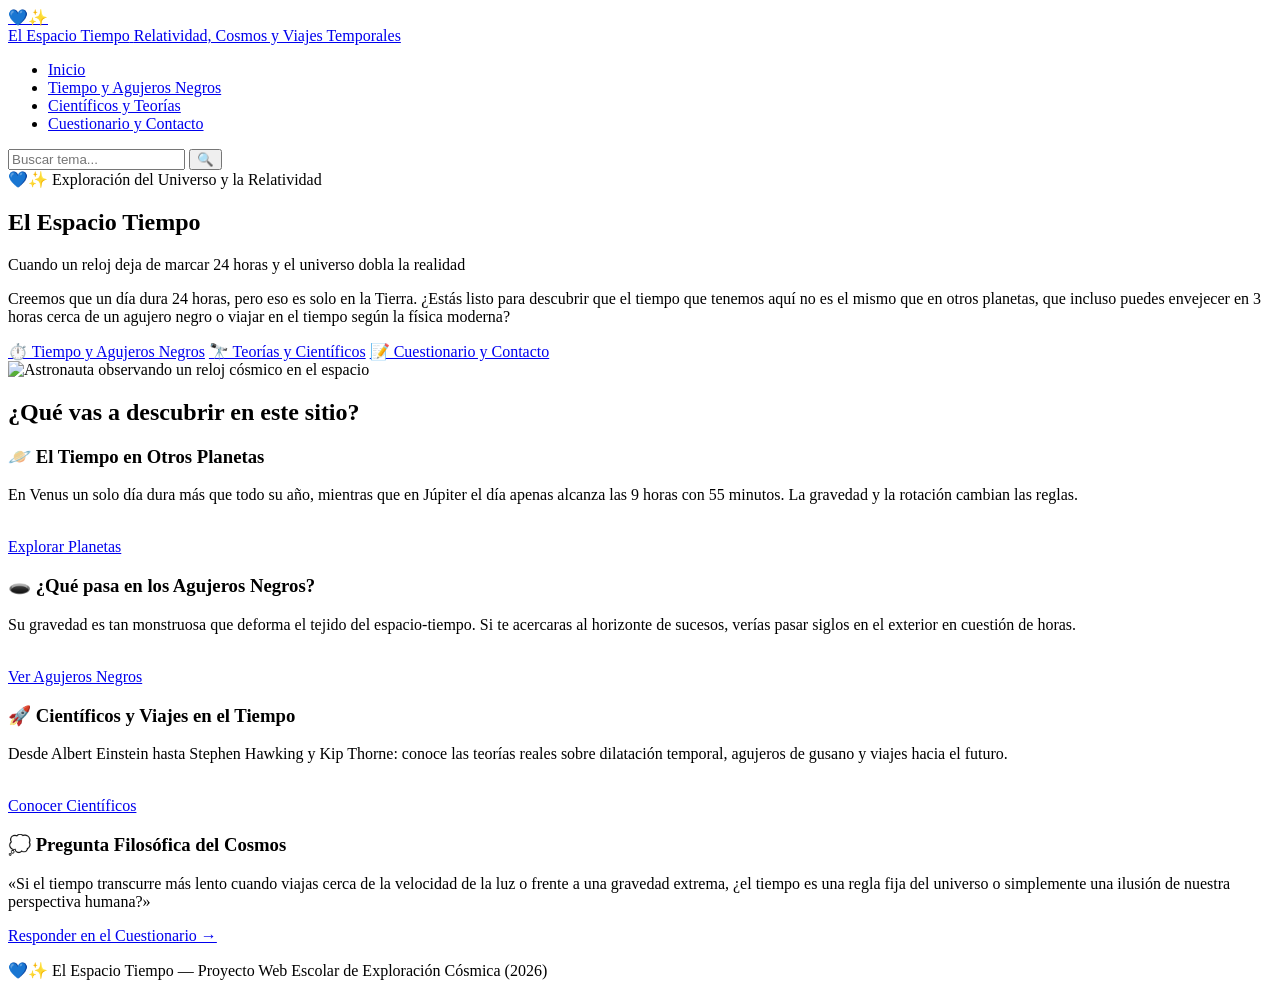
==== index.html @ b0dc97e0 "Create index.html" ====
<!DOCTYPE html>
<html lang="es">
<head>
  <meta charset="UTF-8">
  <meta name="viewport" content="width=device-width, initial-scale=1.0">
  <title>El Espacio Tiempo | Inicio</title>
  <link rel="stylesheet" href="estilos.css">
</head>
<body>
  <header>
    <nav class="navbar">
      <a href="index.html" class="logo-link">
        <span class="logo-emoji">💙✨</span>
        <div class="logo-texto">
          <span class="logo-titulo">El Espacio Tiempo</span>
          <span class="logo-subtitulo">Relatividad, Cosmos y Viajes Temporales</span>
        </div>
      </a>
      <ul class="nav-links">
        <li><a href="index.html" class="activo">Inicio</a></li>
        <li><a href="contenido.html">Tiempo y Agujeros Negros</a></li>
        <li><a href="informacion.html">Científicos y Teorías</a></li>
        <li><a href="contacto.html">Cuestionario y Contacto</a></li>
      </ul>
      <form class="search-bar" onsubmit="buscarTema(event)">
        <input type="text" id="inputBusqueda" placeholder="Buscar tema..." aria-label="Buscar tema">
        <button type="submit">🔍</button>
      </form>
    </nav>
  </header>

  <main>
    <section class="hero">
      <div>
        <span class="badge-tema">💙✨ Exploraci&oacute;n del Universo y la Relatividad</span>
        <h1>El Espacio Tiempo</h1>
        <p class="subtitulo-hero">Cuando un reloj deja de marcar 24 horas y el universo dobla la realidad</p>
        <p class="intro-texto">
          Creemos que un d&iacute;a dura 24 horas, pero eso es solo en la Tierra. &iquest;Est&aacute;s listo para descubrir que el tiempo que tenemos aqu&iacute; no es el mismo que en otros planetas, que incluso puedes envejecer en 3 horas cerca de un agujero negro o viajar en el tiempo seg&uacute;n la f&iacute;sica moderna?
        </p>
        <div class="grupo-botones">
          <a href="contenido.html" class="btn btn-primario">⏱️ Tiempo y Agujeros Negros</a>
          <a href="informacion.html" class="btn btn-secundario">🔭 Teor&iacute;as y Cient&iacute;ficos</a>
          <a href="contacto.html" class="btn btn-secundario">📝 Cuestionario y Contacto</a>
        </div>
      </div>
      <div class="marco-imagen">
        <img src="imagenes/astronauta-inicio.png" alt="Astronauta observando un reloj c&oacute;smico en el espacio">
      </div>
    </section>

    <section class="seccion">
      <h2>&iquest;Qu&eacute; vas a descubrir en este sitio?</h2>
      <div class="grid-tarjetas">
        <article class="tarjeta">
          <h3>🪐 El Tiempo en Otros Planetas</h3>
          <p>En Venus un solo d&iacute;a dura m&aacute;s que todo su a&ntilde;o, mientras que en J&uacute;piter el d&iacute;a apenas alcanza las 9 horas con 55 minutos. La gravedad y la rotaci&oacute;n cambian las reglas.</p>
          <br>
          <a href="contenido.html#planetas" class="btn btn-secundario">Explorar Planetas</a>
        </article>
        <article class="tarjeta">
          <h3>🕳️ &iquest;Qu&eacute; pasa en los Agujeros Negros?</h3>
          <p>Su gravedad es tan monstruosa que deforma el tejido del espacio-tiempo. Si te acercaras al horizonte de sucesos, ver&iacute;as pasar siglos en el exterior en cuesti&oacute;n de horas.</p>
          <br>
          <a href="contenido.html#agujeros-negros" class="btn btn-secundario">Ver Agujeros Negros</a>
        </article>
        <article class="tarjeta">
          <h3>🚀 Cient&iacute;ficos y Viajes en el Tiempo</h3>
          <p>Desde Albert Einstein hasta Stephen Hawking y Kip Thorne: conoce las teor&iacute;as reales sobre dilataci&oacute;n temporal, agujeros de gusano y viajes hacia el futuro.</p>
          <br>
          <a href="informacion.html" class="btn btn-secundario">Conocer Cient&iacute;ficos</a>
        </article>
      </div>
    </section>

    <section class="caja-filosofica">
      <h3>💭 Pregunta Filos&oacute;fica del Cosmos</h3>
      <p>
        &laquo;Si el tiempo transcurre m&aacute;s lento cuando viajas cerca de la velocidad de la luz o frente a una gravedad extrema, &iquest;el tiempo es una regla fija del universo o simplemente una ilusi&oacute;n de nuestra perspectiva humana?&raquo;
      </p>
      <div class="grupo-botones">
        <a href="contacto.html" class="btn btn-primario">Responder en el Cuestionario &rarr;</a>
      </div>
    </section>
  </main>

  <footer>
    <p>💙✨ <span>El Espacio Tiempo</span> &mdash; Proyecto Web Escolar de Exploraci&oacute;n C&oacute;smica (2026)</p>
  </footer>

  <script>
    function buscarTema(e) {
      e.preventDefault();
      var q = document.getElementById('inputBusqueda').value.toLowerCase().trim();
      if (!q) return;
      if (q.includes('agujero') || q.includes('planeta') || q.includes('tiempo')) {
        window.location.href = 'contenido.html';
      } else if (q.includes('einstein') || q.includes('hawking') || q.includes('thorne') || q.includes('teoria') || q.includes('viaj')) {
        window.location.href = 'informacion.html';
      } else if (q.includes('cuestionario') || q.includes('contacto') || q.includes('pregunta')) {
        window.location.href = 'contacto.html';
      } else {
        alert('Explora nuestras secciones: Tiempo en Planetas, Agujeros Negros, Cientificos o Cuestionario.');
      }
    }
  </script>
</body>
  </html>
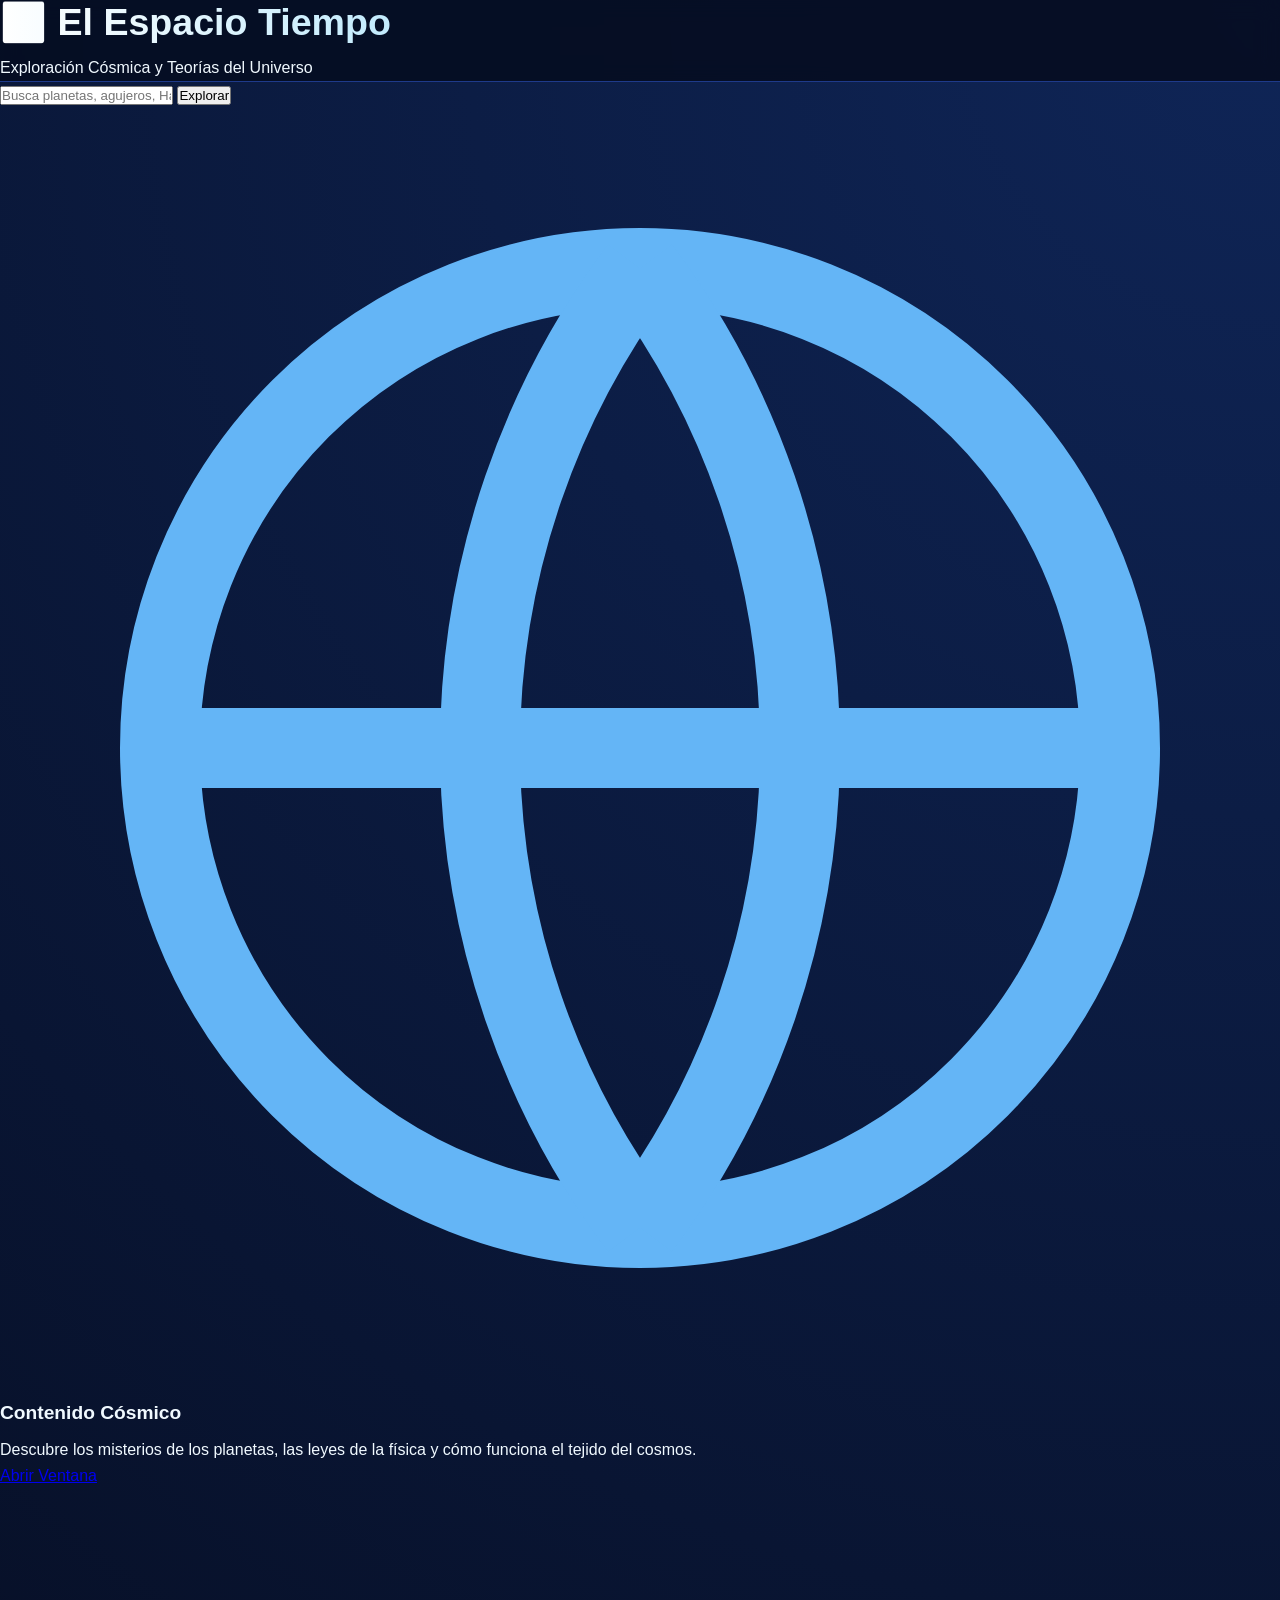
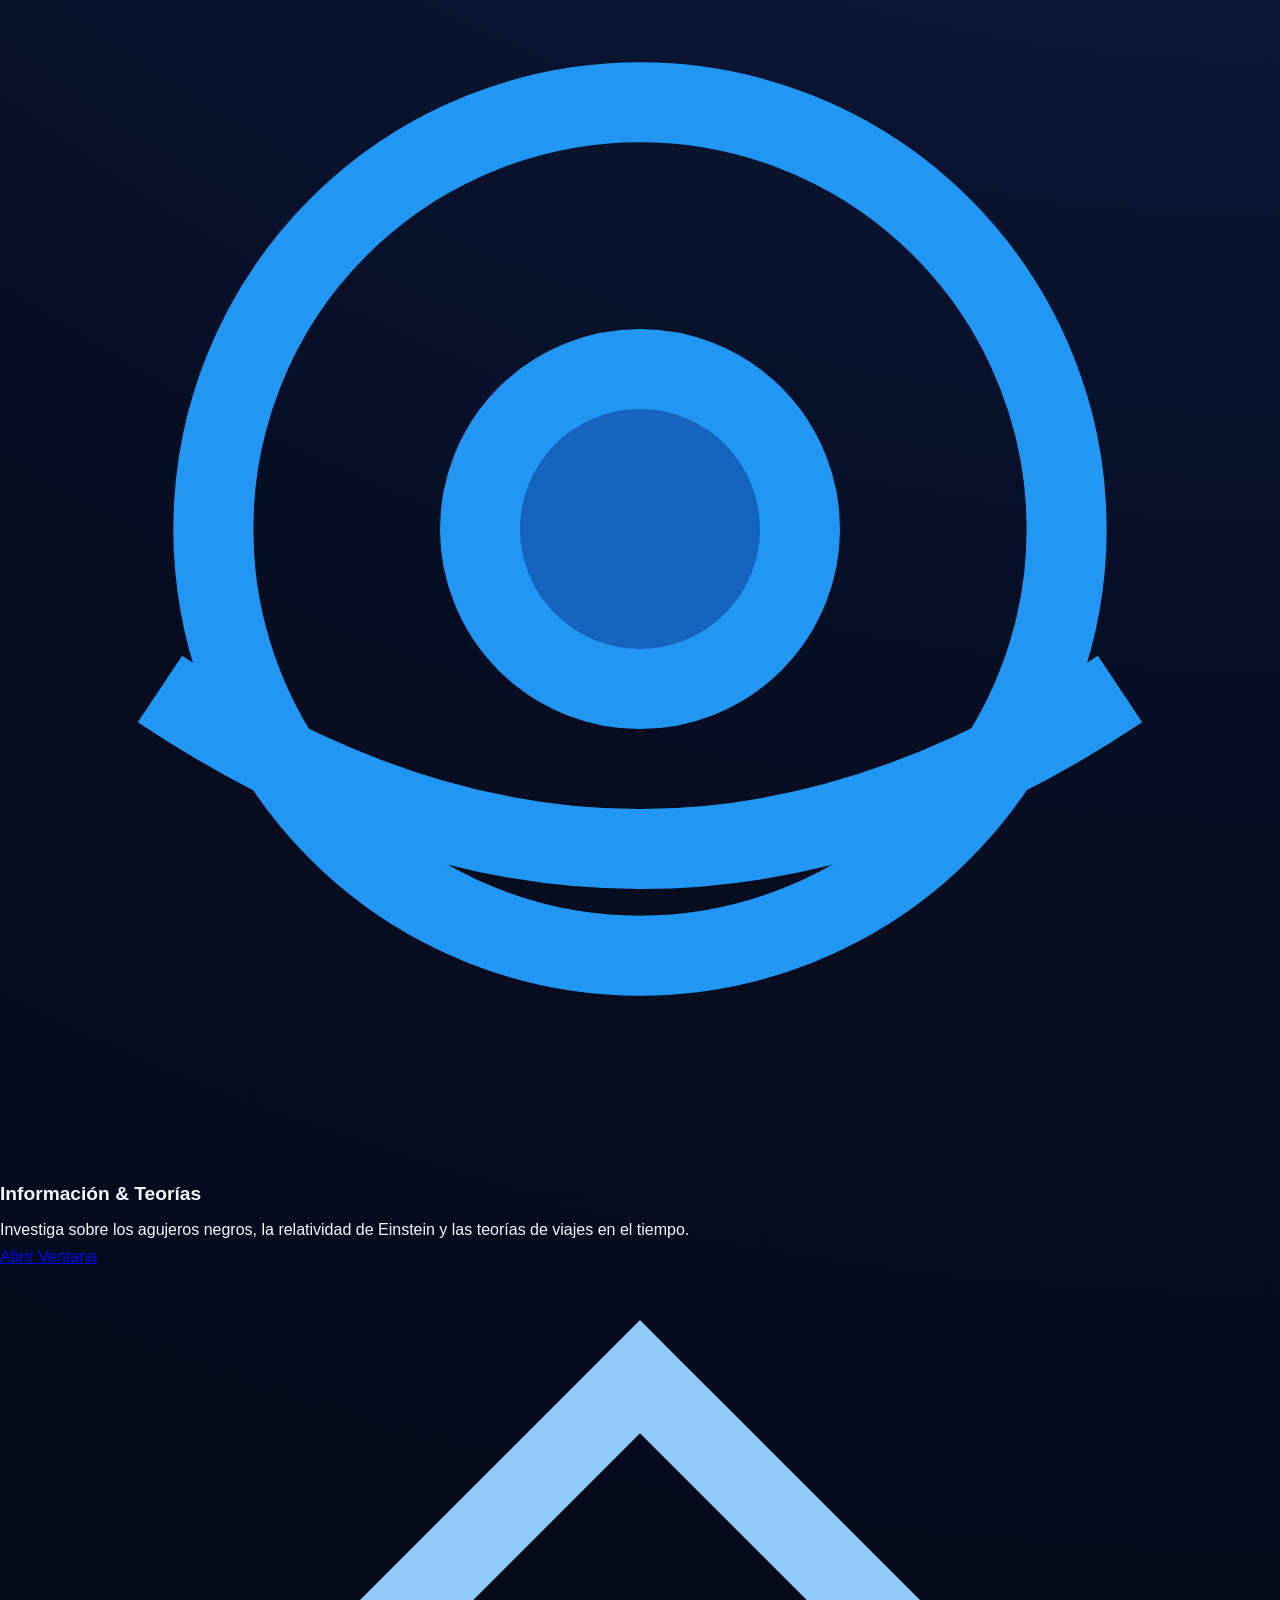
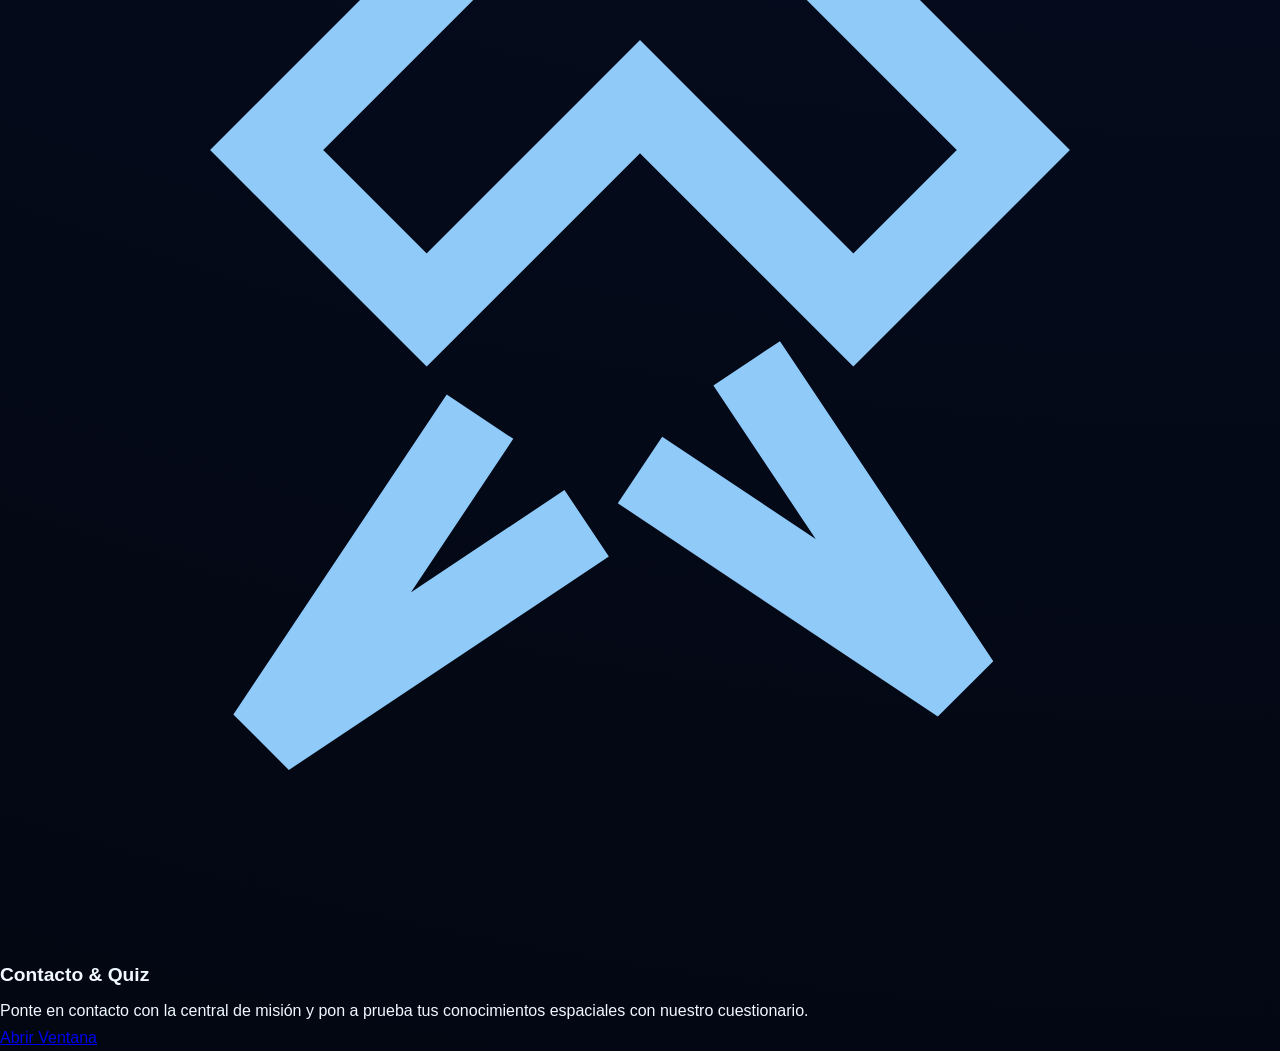
==== commit 6d74e45c: "Update index.html" ====
--- a/index.html
+++ b/index.html
@@ -1,108 +1,80 @@
 <!DOCTYPE html>
 <html lang="es">
 <head>
-  <meta charset="UTF-8">
-  <meta name="viewport" content="width=device-width, initial-scale=1.0">
-  <title>El Espacio Tiempo | Inicio</title>
-  <link rel="stylesheet" href="estilos.css">
+    <meta charset="UTF-8">
+    <meta name="viewport" content="width=device-width, initial-scale=1.0">
+    <title>El Espacio Tiempo</title>
+    <link rel="stylesheet" href="estilos.css">
 </head>
 <body>
-  <header>
-    <nav class="navbar">
-      <a href="index.html" class="logo-link">
-        <span class="logo-emoji">💙✨</span>
-        <div class="logo-texto">
-          <span class="logo-titulo">El Espacio Tiempo</span>
-          <span class="logo-subtitulo">Relatividad, Cosmos y Viajes Temporales</span>
+
+    <header>
+        <h1>🌌 El Espacio Tiempo</h1>
+        <p>Exploración Cósmica y Teorías del Universo</p>
+    </header>
+
+    <!-- Buscador interactivo -->
+    <form class="buscador-box" onsubmit="buscarTema(event)">
+        <input type="text" id="inputBusqueda" placeholder="Busca planetas, agujeros, Hawking...">
+        <button type="submit">Explorar</button>
+    </form>
+
+    <!-- Sistema de Ventanas Flotantes (Sin listas) -->
+    <div class="ventanas-grid">
+        
+        <div class="ventana">
+            <div>
+                <div class="img-ventana">
+                    <!-- SVG Planeta Seguro -->
+                    <svg viewBox="0 0 24 24" fill="none" stroke="#64B5F6" stroke-width="1.5"><circle cx="12" cy="12" r="9"/><path d="M3 12h18M12 3a15 15 0 0 1 0 18M12 3a15 15 0 0 0 0 18"/></svg>
+                </div>
+                <h3>Contenido Cósmico</h3>
+                <p>Descubre los misterios de los planetas, las leyes de la física y cómo funciona el tejido del cosmos.</p>
+            </div>
+            <a href="contenido.html" class="btn-ventana">Abrir Ventana</a>
         </div>
-      </a>
-      <ul class="nav-links">
-        <li><a href="index.html" class="activo">Inicio</a></li>
-        <li><a href="contenido.html">Tiempo y Agujeros Negros</a></li>
-        <li><a href="informacion.html">Científicos y Teorías</a></li>
-        <li><a href="contacto.html">Cuestionario y Contacto</a></li>
-      </ul>
-      <form class="search-bar" onsubmit="buscarTema(event)">
-        <input type="text" id="inputBusqueda" placeholder="Buscar tema..." aria-label="Buscar tema">
-        <button type="submit">🔍</button>
-      </form>
-    </nav>
-  </header>
 
-  <main>
-    <section class="hero">
-      <div>
-        <span class="badge-tema">💙✨ Exploraci&oacute;n del Universo y la Relatividad</span>
-        <h1>El Espacio Tiempo</h1>
-        <p class="subtitulo-hero">Cuando un reloj deja de marcar 24 horas y el universo dobla la realidad</p>
-        <p class="intro-texto">
-          Creemos que un d&iacute;a dura 24 horas, pero eso es solo en la Tierra. &iquest;Est&aacute;s listo para descubrir que el tiempo que tenemos aqu&iacute; no es el mismo que en otros planetas, que incluso puedes envejecer en 3 horas cerca de un agujero negro o viajar en el tiempo seg&uacute;n la f&iacute;sica moderna?
-        </p>
-        <div class="grupo-botones">
-          <a href="contenido.html" class="btn btn-primario">⏱️ Tiempo y Agujeros Negros</a>
-          <a href="informacion.html" class="btn btn-secundario">🔭 Teor&iacute;as y Cient&iacute;ficos</a>
-          <a href="contacto.html" class="btn btn-secundario">📝 Cuestionario y Contacto</a>
+        <div class="ventana">
+            <div>
+                <div class="img-ventana">
+                    <!-- SVG Agujero Negro Seguro -->
+                    <svg viewBox="0 0 24 24" fill="none" stroke="#2196F3" stroke-width="1.5"><circle cx="12" cy="12" r="8"/><circle cx="12" cy="12" r="3" fill="#1565C0"/><path d="M3 15c3 2 6 3 9 3s6-1 9-3"/></svg>
+                </div>
+                <h3>Información & Teorías</h3>
+                <p>Investiga sobre los agujeros negros, la relatividad de Einstein y las teorías de viajes en el tiempo.</p>
+            </div>
+            <a href="informacion.html" class="btn-ventana">Abrir Ventana</a>
         </div>
-      </div>
-      <div class="marco-imagen">
-        <img src="imagenes/astronauta-inicio.png" alt="Astronauta observando un reloj c&oacute;smico en el espacio">
-      </div>
-    </section>
 
-    <section class="seccion">
-      <h2>&iquest;Qu&eacute; vas a descubrir en este sitio?</h2>
-      <div class="grid-tarjetas">
-        <article class="tarjeta">
-          <h3>🪐 El Tiempo en Otros Planetas</h3>
-          <p>En Venus un solo d&iacute;a dura m&aacute;s que todo su a&ntilde;o, mientras que en J&uacute;piter el d&iacute;a apenas alcanza las 9 horas con 55 minutos. La gravedad y la rotaci&oacute;n cambian las reglas.</p>
-          <br>
-          <a href="contenido.html#planetas" class="btn btn-secundario">Explorar Planetas</a>
-        </article>
-        <article class="tarjeta">
-          <h3>🕳️ &iquest;Qu&eacute; pasa en los Agujeros Negros?</h3>
-          <p>Su gravedad es tan monstruosa que deforma el tejido del espacio-tiempo. Si te acercaras al horizonte de sucesos, ver&iacute;as pasar siglos en el exterior en cuesti&oacute;n de horas.</p>
-          <br>
-          <a href="contenido.html#agujeros-negros" class="btn btn-secundario">Ver Agujeros Negros</a>
-        </article>
-        <article class="tarjeta">
-          <h3>🚀 Cient&iacute;ficos y Viajes en el Tiempo</h3>
-          <p>Desde Albert Einstein hasta Stephen Hawking y Kip Thorne: conoce las teor&iacute;as reales sobre dilataci&oacute;n temporal, agujeros de gusano y viajes hacia el futuro.</p>
-          <br>
-          <a href="informacion.html" class="btn btn-secundario">Conocer Cient&iacute;ficos</a>
-        </article>
-      </div>
-    </section>
+        <div class="ventana">
+            <div>
+                <div class="img-ventana">
+                    <!-- SVG Cohete / Cuestionario Seguro -->
+                    <svg viewBox="0 0 24 24" fill="none" stroke="#90CAF9" stroke-width="1.5"><path d="M12 2l7 7-3 3-4-4-4 4-3-3 7-7z"/><path d="M9 14l-4 6 6-4m3-3l4 6-6-4"/></svg>
+                </div>
+                <h3>Contacto & Quiz</h3>
+                <p>Ponte en contacto con la central de misión y pon a prueba tus conocimientos espaciales con nuestro cuestionario.</p>
+            </div>
+            <a href="contacto.html" class="btn-ventana">Abrir Ventana</a>
+        </div>
 
-    <section class="caja-filosofica">
-      <h3>💭 Pregunta Filos&oacute;fica del Cosmos</h3>
-      <p>
-        &laquo;Si el tiempo transcurre m&aacute;s lento cuando viajas cerca de la velocidad de la luz o frente a una gravedad extrema, &iquest;el tiempo es una regla fija del universo o simplemente una ilusi&oacute;n de nuestra perspectiva humana?&raquo;
-      </p>
-      <div class="grupo-botones">
-        <a href="contacto.html" class="btn btn-primario">Responder en el Cuestionario &rarr;</a>
-      </div>
-    </section>
-  </main>
+    </div>
 
-  <footer>
-    <p>💙✨ <span>El Espacio Tiempo</span> &mdash; Proyecto Web Escolar de Exploraci&oacute;n C&oacute;smica (2026)</p>
-  </footer>
-
-  <script>
-    function buscarTema(e) {
-      e.preventDefault();
-      var q = document.getElementById('inputBusqueda').value.toLowerCase().trim();
-      if (!q) return;
-      if (q.includes('agujero') || q.includes('planeta') || q.includes('tiempo')) {
-        window.location.href = 'contenido.html';
-      } else if (q.includes('einstein') || q.includes('hawking') || q.includes('thorne') || q.includes('teoria') || q.includes('viaj')) {
-        window.location.href = 'informacion.html';
-      } else if (q.includes('cuestionario') || q.includes('contacto') || q.includes('pregunta')) {
-        window.location.href = 'contacto.html';
-      } else {
-        alert('Explora nuestras secciones: Tiempo en Planetas, Agujeros Negros, Cientificos o Cuestionario.');
-      }
-    }
-  </script>
+    <script>
+        function buscarTema(e) {
+            e.preventDefault();
+            let q = document.getElementById('inputBusqueda').value.toLowerCase().trim();
+            if(!q) return;
+            if(q.includes('agujero') || q.includes('planeta') || q.includes('tiempo') || q.includes('contenido')) {
+                window.location.href = 'contenido.html';
+            } else if(q.includes('hawking') || q.includes('einstein') || q.includes('thorne') || q.includes('teoria') || q.includes('informacion')) {
+                window.location.href = 'informacion.html';
+            } else if(q.includes('cuestionario') || q.includes('contacto') || q.includes('pregunta')) {
+                window.location.href = 'contacto.html';
+            } else {
+                alert('Explora nuestras ventanas principales: Contenido, Información o Contacto.');
+            }
+        }
+    </script>
 </body>
-  </html>
+</html>
--- a/estilos.css
+++ b/estilos.css
@@ -0,0 +1,301 @@
+/* EL ESPACIO TIEMPO - Hoja de Estilos Externa Compartida */
+:root {
+  --azul-fondo: #050b1a;
+  --azul-oscuro: #0a1633;
+  --azul-tarjeta: #0f2147;
+  --azul-borde: #1e3a8a;
+  --azul-medio: #2563eb;
+  --azul-brillante: #38bdf8;
+  --azul-claro: #bae6fd;
+  --blanco-hielo: #f0f9ff;
+  --texto-suave: #cbd5e1;
+  --sombra-azul: 0 10px 28px rgba(14, 165, 233, 0.18);
+}
+
+* { box-sizing: border-box; margin: 0; padding: 0; }
+
+body {
+  font-family: 'Segoe UI', Tahoma, Geneva, Verdana, sans-serif;
+  background: radial-gradient(circle at top right, #0f2557 0%, #060d21 55%, #030712 100%);
+  color: var(--blanco-hielo);
+  line-height: 1.65;
+  min-height: 100vh;
+  display: flex;
+  flex-direction: column;
+}
+
+header {
+  background: rgba(6, 14, 34, 0.92);
+  backdrop-filter: blur(10px);
+  border-bottom: 1px solid var(--azul-borde);
+  position: sticky;
+  top: 0;
+  z-index: 100;
+}
+
+.navbar {
+  max-width: 1150px;
+  margin: 0 auto;
+  padding: 0.9rem 1.4rem;
+  display: flex;
+  flex-wrap: wrap;
+  align-items: center;
+  justify-content: space-between;
+  gap: 1rem;
+}
+
+.logo-link {
+  display: flex;
+  align-items: center;
+  gap: 0.65rem;
+  text-decoration: none;
+  color: var(--blanco-hielo);
+}
+
+.logo-emoji {
+  font-size: 1.85rem;
+  filter: drop-shadow(0 0 8px rgba(56, 189, 248, 0.7));
+}
+
+.logo-texto { display: flex; flex-direction: column; }
+.logo-titulo { font-size: 1.25rem; font-weight: 800; letter-spacing: 0.5px; color: var(--azul-brillante); }
+.logo-subtitulo { font-size: 0.75rem; color: var(--azul-claro); }
+
+.nav-links { list-style: none; display: flex; flex-wrap: wrap; gap: 0.55rem; }
+.nav-links a {
+  text-decoration: none;
+  color: var(--blanco-hielo);
+  padding: 0.5rem 0.95rem;
+  border-radius: 999px;
+  font-size: 0.92rem;
+  font-weight: 600;
+  border: 1px solid transparent;
+  transition: all 0.25s ease;
+}
+.nav-links a:hover, .nav-links a.activo {
+  background: linear-gradient(135deg, #1d4ed8, #0284c7);
+  border-color: var(--azul-brillante);
+  box-shadow: 0 0 14px rgba(56, 189, 248, 0.35);
+}
+
+.search-bar {
+  display: flex;
+  align-items: center;
+  background: var(--azul-oscuro);
+  border: 1px solid var(--azul-borde);
+  border-radius: 999px;
+  padding: 0.3rem 0.75rem;
+}
+.search-bar input {
+  background: transparent;
+  border: none;
+  outline: none;
+  color: var(--blanco-hielo);
+  font-size: 0.85rem;
+  width: 150px;
+}
+.search-bar button {
+  background: transparent;
+  border: none;
+  color: var(--azul-brillante);
+  cursor: pointer;
+  font-weight: bold;
+}
+
+main {
+  max-width: 1150px;
+  width: 100%;
+  margin: 0 auto;
+  padding: 2rem 1.4rem 3rem;
+  flex: 1;
+}
+
+.hero {
+  display: grid;
+  grid-template-columns: 1.15fr 0.85fr;
+  gap: 2rem;
+  align-items: center;
+  background: linear-gradient(145deg, rgba(15, 33, 71, 0.88), rgba(8, 19, 45, 0.95));
+  border: 1px solid var(--azul-borde);
+  border-radius: 20px;
+  padding: 2.2rem;
+  box-shadow: var(--sombra-azul);
+  margin-bottom: 2.2rem;
+}
+
+.badge-tema {
+  display: inline-block;
+  background: rgba(56, 189, 248, 0.15);
+  color: var(--azul-brillante);
+  border: 1px solid rgba(56, 189, 248, 0.4);
+  padding: 0.3rem 0.85rem;
+  border-radius: 999px;
+  font-size: 0.82rem;
+  font-weight: 700;
+  margin-bottom: 0.8rem;
+}
+
+h1 {
+  font-size: 2.35rem;
+  line-height: 1.2;
+  margin-bottom: 0.6rem;
+  background: linear-gradient(90deg, #ffffff, #38bdf8);
+  -webkit-background-clip: text;
+  -webkit-text-fill-color: transparent;
+}
+
+.subtitulo-hero { font-size: 1.1rem; color: var(--azul-claro); font-weight: 600; margin-bottom: 1rem; }
+.intro-texto { color: var(--texto-suave); font-size: 1.02rem; margin-bottom: 1.3rem; }
+
+.grupo-botones { display: flex; flex-wrap: wrap; gap: 0.85rem; margin-top: 1rem; }
+.btn {
+  display: inline-block;
+  text-decoration: none;
+  padding: 0.72rem 1.35rem;
+  border-radius: 12px;
+  font-weight: 700;
+  font-size: 0.95rem;
+  cursor: pointer;
+  transition: transform 0.2s ease, box-shadow 0.2s ease, background 0.2s ease;
+  border: none;
+}
+.btn-primario {
+  background: linear-gradient(135deg, #2563eb, #0ea5e9);
+  color: #ffffff;
+  box-shadow: 0 6px 18px rgba(14, 165, 233, 0.35);
+}
+.btn-primario:hover { transform: translateY(-2px); box-shadow: 0 10px 24px rgba(56, 189, 248, 0.5); }
+.btn-secundario {
+  background: rgba(30, 58, 138, 0.45);
+  color: var(--azul-claro);
+  border: 1px solid var(--azul-brillante);
+}
+.btn-secundario:hover { background: rgba(56, 189, 248, 0.2); transform: translateY(-2px); }
+
+.marco-imagen {
+  border-radius: 16px;
+  overflow: hidden;
+  border: 1px solid rgba(56, 189, 248, 0.45);
+  box-shadow: var(--sombra-azul);
+  background: #060d21;
+}
+.marco-imagen img { width: 100%; height: auto; display: block; }
+
+.seccion { margin-bottom: 2.5rem; }
+h2 {
+  font-size: 1.7rem;
+  color: var(--azul-brillante);
+  margin-bottom: 0.75rem;
+  border-left: 4px solid var(--azul-brillante);
+  padding-left: 0.75rem;
+}
+h3 { font-size: 1.2rem; color: var(--blanco-hielo); margin-bottom: 0.5rem; }
+
+.grid-tarjetas {
+  display: grid;
+  grid-template-columns: repeat(auto-fit, minmax(280px, 1fr));
+  gap: 1.4rem;
+  margin-top: 1.2rem;
+}
+.tarjeta {
+  background: rgba(15, 33, 71, 0.78);
+  border: 1px solid var(--azul-borde);
+  border-radius: 16px;
+  padding: 1.5rem;
+  transition: transform 0.25s ease, border-color 0.25s ease;
+}
+.tarjeta:hover { transform: translateY(-4px); border-color: var(--azul-brillante); }
+.tarjeta img { width: 100%; border-radius: 12px; margin-bottom: 1rem; border: 1px solid rgba(56, 189, 248, 0.3); }
+
+.caja-filosofica {
+  background: linear-gradient(135deg, rgba(29, 78, 216, 0.28), rgba(14, 165, 233, 0.16));
+  border: 1px solid var(--azul-brillante);
+  border-radius: 16px;
+  padding: 1.6rem;
+  margin-top: 1.5rem;
+}
+.caja-filosofica p { font-size: 1.05rem; color: var(--azul-claro); }
+
+.tabla-contenedor { overflow-x: auto; margin-top: 1.2rem; border-radius: 14px; border: 1px solid var(--azul-borde); }
+table { width: 100%; border-collapse: collapse; background: rgba(10, 22, 51, 0.9); }
+th, td { padding: 0.9rem 1rem; text-align: left; border-bottom: 1px solid var(--azul-borde); }
+th { background: #172f66; color: var(--azul-brillante); font-weight: 700; }
+tr:hover { background: rgba(56, 189, 248, 0.08); }
+
+.simulador-box {
+  background: rgba(10, 22, 51, 0.92);
+  border: 1px solid var(--azul-brillante);
+  border-radius: 16px;
+  padding: 1.6rem;
+  margin-top: 1.5rem;
+}
+.simulador-controles { display: flex; flex-wrap: wrap; gap: 1rem; align-items: center; margin: 1rem 0; }
+.simulador-controles input, .simulador-controles select {
+  padding: 0.6rem 0.9rem;
+  border-radius: 10px;
+  border: 1px solid var(--azul-borde);
+  background: #060d21;
+  color: var(--blanco-hielo);
+  font-size: 0.95rem;
+}
+.resultado-simulador {
+  background: rgba(37, 99, 235, 0.22);
+  border-left: 4px solid var(--azul-brillante);
+  padding: 0.9rem 1.1rem;
+  border-radius: 8px;
+  font-weight: 600;
+  color: var(--azul-claro);
+}
+
+.formulario-grupo { margin-bottom: 1.1rem; }
+.formulario-grupo label { display: block; font-weight: 600; color: var(--azul-claro); margin-bottom: 0.4rem; }
+.formulario-grupo input, .formulario-grupo select, .formulario-grupo textarea {
+  width: 100%;
+  padding: 0.75rem 1rem;
+  border-radius: 10px;
+  border: 1px solid var(--azul-borde);
+  background: #060d21;
+  color: var(--blanco-hielo);
+  font-family: inherit;
+  font-size: 0.95rem;
+}
+.formulario-grupo input:focus, .formulario-grupo select:focus, .formulario-grupo textarea:focus {
+  outline: none;
+  border-color: var(--azul-brillante);
+  box-shadow: 0 0 10px rgba(56, 189, 248, 0.3);
+}
+.alerta-exito {
+  display: none;
+  margin-top: 1rem;
+  padding: 1rem;
+  border-radius: 12px;
+  background: rgba(14, 165, 233, 0.2);
+  border: 1px solid var(--azul-brillante);
+  color: var(--blanco-hielo);
+}
+
+.navegacion-pie {
+  display: flex;
+  justify-content: space-between;
+  align-items: center;
+  flex-wrap: wrap;
+  gap: 1rem;
+  margin-top: 2.5rem;
+  padding-top: 1.5rem;
+  border-top: 1px solid var(--azul-borde);
+}
+
+footer {
+  background: #040917;
+  border-top: 1px solid var(--azul-borde);
+  text-align: center;
+  padding: 1.4rem;
+  color: var(--texto-suave);
+  font-size: 0.88rem;
+}
+footer span { color: var(--azul-brillante); font-weight: 700; }
+
+@media (max-width: 820px) {
+  .hero { grid-template-columns: 1fr; }
+  h1 { font-size: 1.9rem; }
+  }
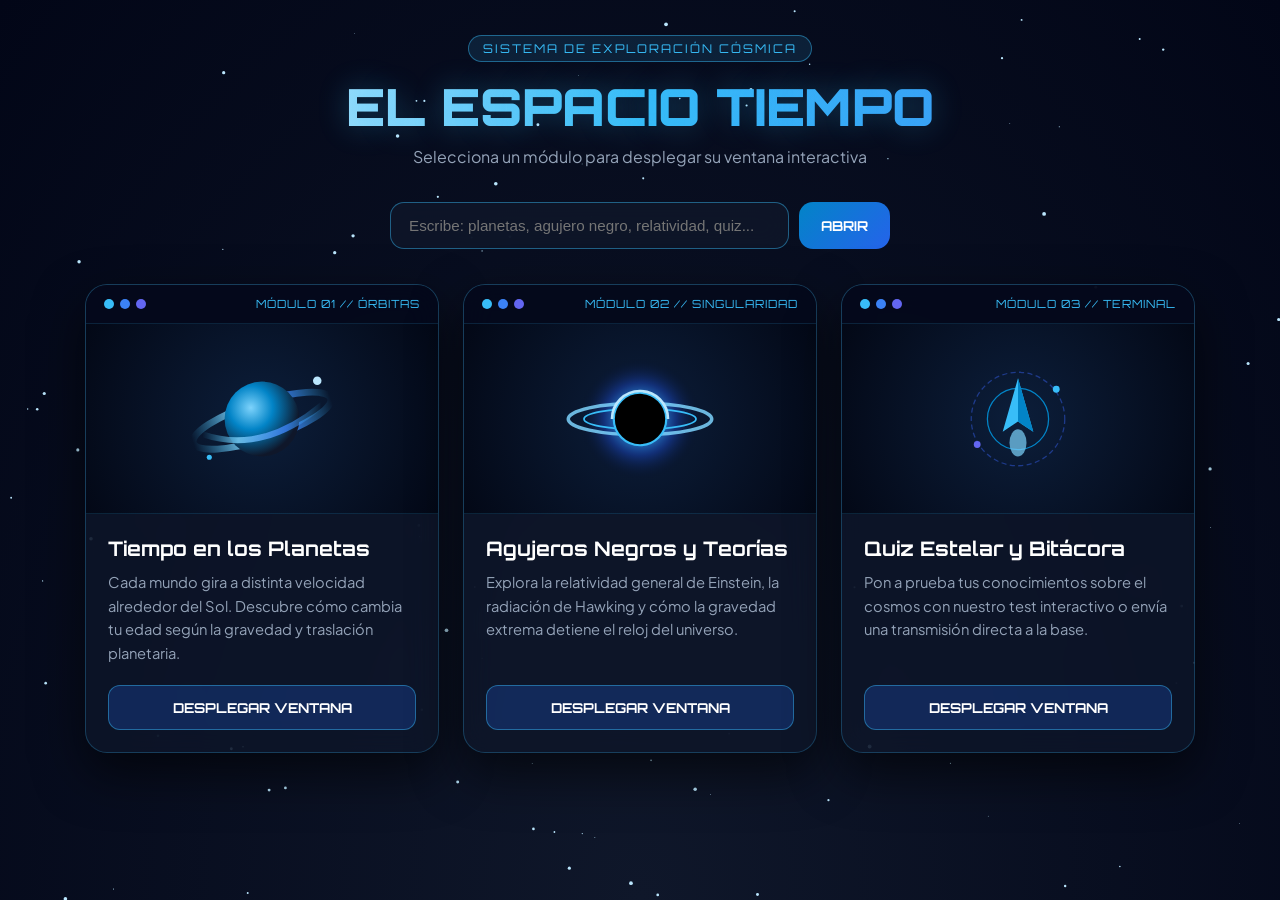
==== commit b405ae62: "Update index.html" ====
--- a/index.html
+++ b/index.html
@@ -3,77 +3,313 @@
 <head>
     <meta charset="UTF-8">
     <meta name="viewport" content="width=device-width, initial-scale=1.0">
-    <title>El Espacio Tiempo</title>
+    <title>El Espacio Tiempo | Exploración Cósmica</title>
     <link rel="stylesheet" href="estilos.css">
 </head>
 <body>
 
-    <header>
-        <h1>🌌 El Espacio Tiempo</h1>
-        <p>Exploración Cósmica y Teorías del Universo</p>
+    <canvas id="starfield"></canvas>
+
+    <header class="hud-header">
+        <div class="hud-badge">SISTEMA DE EXPLORACIÓN CÓSMICA</div>
+        <h1>EL ESPACIO TIEMPO</h1>
+        <p>Selecciona un módulo para desplegar su ventana interactiva</p>
     </header>
 
-    <!-- Buscador interactivo -->
-    <form class="buscador-box" onsubmit="buscarTema(event)">
-        <input type="text" id="inputBusqueda" placeholder="Busca planetas, agujeros, Hawking...">
-        <button type="submit">Explorar</button>
+    <form class="terminal-search" onsubmit="ejecutarBusqueda(event)">
+        <input type="text" id="campoBusqueda" placeholder="Escribe: planetas, agujero negro, relatividad, quiz...">
+        <button type="submit">ABRIR</button>
     </form>
 
-    <!-- Sistema de Ventanas Flotantes (Sin listas) -->
-    <div class="ventanas-grid">
-        
-        <div class="ventana">
-            <div>
-                <div class="img-ventana">
-                    <!-- SVG Planeta Seguro -->
-                    <svg viewBox="0 0 24 24" fill="none" stroke="#64B5F6" stroke-width="1.5"><circle cx="12" cy="12" r="9"/><path d="M3 12h18M12 3a15 15 0 0 1 0 18M12 3a15 15 0 0 0 0 18"/></svg>
-                </div>
-                <h3>Contenido Cósmico</h3>
-                <p>Descubre los misterios de los planetas, las leyes de la física y cómo funciona el tejido del cosmos.</p>
-            </div>
-            <a href="contenido.html" class="btn-ventana">Abrir Ventana</a>
+    <!-- Ventanas principales -->
+    <main class="windows-container">
+
+        <!-- VENTANA 1: PLANETAS Y CALCULADORA -->
+        <section class="sci-window">
+            <div class="window-topbar">
+                <div class="window-dots"><span></span><span></span><span></span></div>
+                <span class="window-tag">MÓDULO 01 // ÓRBITAS</span>
+            </div>
+            <div class="visual-stage">
+                <!-- Ilustración SVG Planeta Gaseoso con Anillos y Lunas -->
+                <svg class="floating-svg" width="170" height="140" viewBox="0 0 200 160">
+                    <defs>
+                        <radialGradient id="planetGrad" cx="35%" cy="35%" r="65%">
+                            <stop offset="0%" stop-color="#7dd3fc"/>
+                            <stop offset="45%" stop-color="#0284c7"/>
+                            <stop offset="100%" stop-color="#0f172a"/>
+                        </radialGradient>
+                        <linearGradient id="ringGrad" x1="0%" y1="0%" x2="100%" y2="0%">
+                            <stop offset="0%" stop-color="rgba(56,189,248,0)"/>
+                            <stop offset="30%" stop-color="rgba(125,211,252,0.8)"/>
+                            <stop offset="70%" stop-color="rgba(59,130,246,0.8)"/>
+                            <stop offset="100%" stop-color="rgba(56,189,248,0)"/>
+                        </linearGradient>
+                    </defs>
+                    <ellipse cx="100" cy="82" rx="85" ry="22" fill="none" stroke="url(#ringGrad)" stroke-width="8" transform="rotate(-18 100 82)"/>
+                    <circle cx="100" cy="80" r="44" fill="url(#planetGrad)"/>
+                    <path d="M 30 98 Q 100 122 170 64" fill="none" stroke="url(#ringGrad)" stroke-width="7" stroke-linecap="round"/>
+                    <circle cx="165" cy="35" r="5" fill="#bae6fd"/>
+                    <circle cx="38" cy="125" r="3" fill="#38bdf8"/>
+                </svg>
+            </div>
+            <div class="window-body">
+                <div>
+                    <h2>Tiempo en los Planetas</h2>
+                    <p>Cada mundo gira a distinta velocidad alrededor del Sol. Descubre cómo cambia tu edad según la gravedad y traslación planetaria.</p>
+                </div>
+                <button class="action-btn" onclick="abrirVentana('modal-planetas')">DESPLEGAR VENTANA</button>
+            </div>
+        </section>
+
+        <!-- VENTANA 2: AGUJEROS NEGROS Y RELATIVIDAD -->
+        <section class="sci-window">
+            <div class="window-topbar">
+                <div class="window-dots"><span></span><span></span><span></span></div>
+                <span class="window-tag">MÓDULO 02 // SINGULARIDAD</span>
+            </div>
+            <div class="visual-stage">
+                <!-- Ilustración SVG Agujero Negro con Disco de Acreción -->
+                <svg class="floating-svg" width="180" height="140" viewBox="0 0 200 160">
+                    <defs>
+                        <radialGradient id="accretionGlow" cx="50%" cy="50%" r="50%">
+                            <stop offset="25%" stop-color="#38bdf8" stop-opacity="0.9"/>
+                            <stop offset="60%" stop-color="#1d4ed8" stop-opacity="0.4"/>
+                            <stop offset="100%" stop-color="#020617" stop-opacity="0"/>
+                        </radialGradient>
+                    </defs>
+                    <circle cx="100" cy="80" r="70" fill="url(#accretionGlow)"/>
+                    <ellipse cx="100" cy="80" rx="82" ry="18" fill="none" stroke="#7dd3fc" stroke-width="4" opacity="0.85"/>
+                    <ellipse cx="100" cy="80" rx="64" ry="12" fill="none" stroke="#38bdf8" stroke-width="2"/>
+                    <circle cx="100" cy="80" r="30" fill="#000000" stroke="#38bdf8" stroke-width="2.5"/>
+                    <path d="M 68 80 A 32 32 0 0 1 132 80" fill="none" stroke="#bae6fd" stroke-width="3"/>
+                </svg>
+            </div>
+            <div class="window-body">
+                <div>
+                    <h2>Agujeros Negros y Teorías</h2>
+                    <p>Explora la relatividad general de Einstein, la radiación de Hawking y cómo la gravedad extrema detiene el reloj del universo.</p>
+                </div>
+                <button class="action-btn" onclick="abrirVentana('modal-agujeros')">DESPLEGAR VENTANA</button>
+            </div>
+        </section>
+
+        <!-- VENTANA 3: SIMULADOR, QUIZ Y CONTACTO -->
+        <section class="sci-window">
+            <div class="window-topbar">
+                <div class="window-dots"><span></span><span></span><span></span></div>
+                <span class="window-tag">MÓDULO 03 // TERMINAL</span>
+            </div>
+            <div class="visual-stage">
+                <!-- Ilustración SVG Nave / Radar Cuántico -->
+                <svg class="floating-svg" width="170" height="140" viewBox="0 0 200 160">
+                    <circle cx="100" cy="80" r="55" fill="none" stroke="#1e3a8a" stroke-width="1.5" stroke-dasharray="6 4"/>
+                    <circle cx="100" cy="80" r="36" fill="none" stroke="#0284c7" stroke-width="1.5"/>
+                    <polygon points="100,32 118,95 100,83 82,95" fill="#38bdf8"/>
+                    <polygon points="100,32 118,95 100,83" fill="#0284c7"/>
+                    <ellipse cx="100" cy="108" rx="10" ry="16" fill="#7dd3fc" opacity="0.7"/>
+                    <circle cx="145" cy="45" r="4" fill="#38bdf8"/>
+                    <circle cx="52" cy="110" r="4" fill="#6366f1"/>
+                </svg>
+            </div>
+            <div class="window-body">
+                <div>
+                    <h2>Quiz Estelar y Bitácora</h2>
+                    <p>Pon a prueba tus conocimientos sobre el cosmos con nuestro test interactivo o envía una transmisión directa a la base.</p>
+                </div>
+                <button class="action-btn" onclick="abrirVentana('modal-terminal')">DESPLEGAR VENTANA</button>
+            </div>
+        </section>
+
+    </main>
+
+    <!-- VENTANA EMERGENTE 1: PLANETAS Y CALCULADORA -->
+    <div id="modal-planetas" class="modal-overlay" onclick="cerrarSiFuera(event, 'modal-planetas')">
+        <div class="modal-card">
+            <div class="window-topbar">
+                <span class="window-tag">VENTANA ACTIVA // DILATACIÓN ORBITAL</span>
+                <button class="close-btn" onclick="cerrarVentana('modal-planetas')">CERRAR ✕</button>
+            </div>
+            <div class="modal-content">
+                <h3>El Tejido del Espacio-Tiempo</h3>
+                <p>Albert Einstein demostró que el espacio y el tiempo no son rígidos, sino una malla flexible. Cuanto más masivo es un planeta o más rápido orbita, más se altera la percepción de los años.</p>
+                
+                <div class="calc-box">
+                    <label>Calcula tu edad en otro mundo:</label>
+                    <input type="number" id="edadTierra" placeholder="Escribe tu edad en años (ej. 16)" min="1" max="120">
+                    <select id="planetaDestino">
+                        <option value="0.24">Mercurio (1 año = 88 días)</option>
+                        <option value="0.62">Venus (1 año = 225 días)</option>
+                        <option value="1.88">Marte (1 año = 687 días)</option>
+                        <option value="11.86">Júpiter (1 año = 11.8 años terrestres)</option>
+                        <option value="29.45">Saturno (1 año = 29.4 años terrestres)</option>
+                    </select>
+                    <button class="action-btn" onclick="calcularEdadPlaneta()">CALCULAR EDAD CÓSMICA</button>
+                    <div id="resultadoEdad" class="result-display">Ingresa tu edad arriba para iniciar el cálculo.</div>
+                </div>
+            </div>
         </div>
-
-        <div class="ventana">
-            <div>
-                <div class="img-ventana">
-                    <!-- SVG Agujero Negro Seguro -->
-                    <svg viewBox="0 0 24 24" fill="none" stroke="#2196F3" stroke-width="1.5"><circle cx="12" cy="12" r="8"/><circle cx="12" cy="12" r="3" fill="#1565C0"/><path d="M3 15c3 2 6 3 9 3s6-1 9-3"/></svg>
-                </div>
-                <h3>Información & Teorías</h3>
-                <p>Investiga sobre los agujeros negros, la relatividad de Einstein y las teorías de viajes en el tiempo.</p>
-            </div>
-            <a href="informacion.html" class="btn-ventana">Abrir Ventana</a>
+    </div>
+
+    <!-- VENTANA EMERGENTE 2: AGUJEROS NEGROS Y VIAJES EN EL TIEMPO -->
+    <div id="modal-agujeros" class="modal-overlay" onclick="cerrarSiFuera(event, 'modal-agujeros')">
+        <div class="modal-card">
+            <div class="window-topbar">
+                <span class="window-tag">VENTANA ACTIVA // SINGULARIDADES</span>
+                <button class="close-btn" onclick="cerrarVentana('modal-agujeros')">CERRAR ✕</button>
+            </div>
+            <div class="modal-content">
+                <h3>Agujeros Negros y Dilatación Temporal</h3>
+                <p>En el borde de un agujero negro —conocido como <strong>Horizonte de Sucesos</strong>— la gravedad es tan colosal que curva el tiempo casi hasta detenerlo. Una hora cerca de un agujero negro supermasivo puede equivaler a varios años en la Tierra.</p>
+                
+                <div class="calc-box">
+                    <label>Simulador: Horas cerca del Agujero Negro Gargantúa</label>
+                    <input type="number" id="horasAgujero" placeholder="Horas en órbita cercana (ej. 2)" min="1">
+                    <button class="action-btn" onclick="simularAgujero()">SIMULAR SALTO TEMPORAL</button>
+                    <div id="resultadoAgujero" class="result-display">1 hora cerca de la singularidad equivale a 7 años terrestres.</div>
+                </div>
+
+                <p style="margin-top: 15px;"><strong>Puentes de Einstein-Rosen:</strong> Son túneles teóricos en el espacio-tiempo que conectarían dos puntos distantes del universo, permitiendo atajos cósmicos.</p>
+            </div>
         </div>
-
-        <div class="ventana">
-            <div>
-                <div class="img-ventana">
-                    <!-- SVG Cohete / Cuestionario Seguro -->
-                    <svg viewBox="0 0 24 24" fill="none" stroke="#90CAF9" stroke-width="1.5"><path d="M12 2l7 7-3 3-4-4-4 4-3-3 7-7z"/><path d="M9 14l-4 6 6-4m3-3l4 6-6-4"/></svg>
-                </div>
-                <h3>Contacto & Quiz</h3>
-                <p>Ponte en contacto con la central de misión y pon a prueba tus conocimientos espaciales con nuestro cuestionario.</p>
-            </div>
-            <a href="contacto.html" class="btn-ventana">Abrir Ventana</a>
+    </div>
+
+    <!-- VENTANA EMERGENTE 3: QUIZ Y CONTACTO -->
+    <div id="modal-terminal" class="modal-overlay" onclick="cerrarSiFuera(event, 'modal-terminal')">
+        <div class="modal-card">
+            <div class="window-topbar">
+                <span class="window-tag">VENTANA ACTIVA // TERMINAL DE MISIÓN</span>
+                <button class="close-btn" onclick="cerrarVentana('modal-terminal')">CERRAR ✕</button>
+            </div>
+            <div class="modal-content">
+                <h3>Quiz de Física Cósmica</h3>
+                <p>1. ¿Qué científico propuso que la gravedad es la curvatura del espacio-tiempo?</p>
+                <button class="quiz-option" onclick="responderQuiz(true, this)">A) Albert Einstein</button>
+                <button class="quiz-option" onclick="responderQuiz(false, this)">B) Isaac Newton</button>
+                <button class="quiz-option" onclick="responderQuiz(false, this)">C) Galileo Galilei</button>
+                <div id="feedbackQuiz" class="result-display" style="margin-bottom: 20px;">Selecciona una respuesta.</div>
+
+                <h3>Enviar Reporte a la Base</h3>
+                <div class="calc-box">
+                    <form onsubmit="enviarMensaje(event)">
+                        <input type="text" placeholder="Nombre del explorador" required>
+                        <input type="email" placeholder="Correo de contacto" required>
+                        <textarea rows="2" placeholder="Escribe tu teoría o comentario..." required></textarea>
+                        <button type="submit" class="action-btn">TRANSMITIR MENSAJE</button>
+                    </form>
+                </div>
+            </div>
         </div>
-
     </div>
 
     <script>
-        function buscarTema(e) {
+        /* Fondo animado de estrellas */
+        const canvas = document.getElementById('starfield');
+        const ctx = canvas.getContext('2d');
+        let stars = [];
+
+        function resizeCanvas() {
+            canvas.width = window.innerWidth;
+            canvas.height = window.innerHeight;
+            stars = Array.from({ length: 140 }, () => ({
+                x: Math.random() * canvas.width,
+                y: Math.random() * canvas.height,
+                r: Math.random() * 1.6 + 0.3,
+                speed: Math.random() * 0.4 + 0.1
+            }));
+        }
+
+        function animateStars() {
+            ctx.clearRect(0, 0, canvas.width, canvas.height);
+            ctx.fillStyle = '#bae6fd';
+            stars.forEach(s => {
+                ctx.beginPath();
+                ctx.arc(s.x, s.y, s.r, 0, Math.PI * 2);
+                ctx.fill();
+                s.y += s.speed;
+                if (s.y > canvas.height) {
+                    s.y = 0;
+                    s.x = Math.random() * canvas.width;
+                }
+            });
+            requestAnimationFrame(animateStars);
+        }
+
+        window.addEventListener('resize', resizeCanvas);
+        resizeCanvas();
+        animateStars();
+
+        /* Control de Ventanas Modales */
+        function abrirVentana(id) {
+            document.getElementById(id).classList.add('active');
+        }
+
+        function cerrarVentana(id) {
+            document.getElementById(id).classList.remove('active');
+        }
+
+        function cerrarSiFuera(e, id) {
+            if (e.target.id === id) cerrarVentana(id);
+        }
+
+        /* Buscador que abre directo la ventana correspondiente */
+        function ejecutarBusqueda(e) {
             e.preventDefault();
-            let q = document.getElementById('inputBusqueda').value.toLowerCase().trim();
-            if(!q) return;
-            if(q.includes('agujero') || q.includes('planeta') || q.includes('tiempo') || q.includes('contenido')) {
-                window.location.href = 'contenido.html';
-            } else if(q.includes('hawking') || q.includes('einstein') || q.includes('thorne') || q.includes('teoria') || q.includes('informacion')) {
-                window.location.href = 'informacion.html';
-            } else if(q.includes('cuestionario') || q.includes('contacto') || q.includes('pregunta')) {
-                window.location.href = 'contacto.html';
+            const q = document.getElementById('campoBusqueda').value.toLowerCase().trim();
+            if (!q) return;
+            if (q.includes('planeta') || q.includes('edad') || q.includes('marte') || q.includes('jupiter')) {
+                abrirVentana('modal-planetas');
+            } else if (q.includes('agujero') || q.includes('einstein') || q.includes('hawking') || q.includes('tiempo') || q.includes('relatividad')) {
+                abrirVentana('modal-agujeros');
             } else {
-                alert('Explora nuestras ventanas principales: Contenido, Información o Contacto.');
+                abrirVentana('modal-terminal');
             }
+        }
+
+        /* Calculadora Planetaria */
+        function calcularEdadPlaneta() {
+            const edad = parseFloat(document.getElementById('edadTierra').value);
+            const factor = parseFloat(document.getElementById('planetaDestino').value);
+            const res = document.getElementById('resultadoEdad');
+            if (!edad || edad <= 0) {
+                res.textContent = "Por favor escribe una edad válida.";
+                return;
+            }
+            const nuevaEdad = (edad / factor).toFixed(2);
+            res.textContent = `En ese planeta tendrías ${nuevaEdad} años orbitales.`;
+        }
+
+        /* Simulador Agujero Negro */
+        function simularAgujero() {
+            const horas = parseFloat(document.getElementById('horasAgujero').value);
+            const res = document.getElementById('resultadoAgujero');
+            if (!horas || horas <= 0) {
+                res.textContent = "Ingresa una cantidad de horas válida.";
+                return;
+            }
+            const aniosTierra = (horas * 7).toFixed(1);
+            res.textContent = `Si pasas ${horas} horas ahí, en la Tierra habrán transcurrido ${aniosTierra} años.`;
+        }
+
+        /* Quiz Interactivo */
+        function responderQuiz(esCorrecta, boton) {
+            const fb = document.getElementById('feedbackQuiz');
+            if (esCorrecta) {
+                boton.style.borderColor = '#22c55e';
+                boton.style.background = 'rgba(34, 197, 94, 0.25)';
+                fb.textContent = "¡Correcto! La Relatividad General explica la curvatura del espacio-tiempo.";
+            } else {
+                boton.style.borderColor = '#ef4444';
+                boton.style.background = 'rgba(239, 68, 68, 0.25)';
+                fb.textContent = "Incorrecto. Pista: formuló la Teoría de la Relatividad en 1915.";
+            }
+        }
+
+        /* Formulario */
+        function enviarMensaje(e) {
+            e.preventDefault();
+            alert("¡Transmisión recibida en la estación orbital! Gracias por explorar El Espacio Tiempo.");
+            e.target.reset();
         }
     </script>
 </body>
--- a/estilos.css
+++ b/estilos.css
@@ -1,301 +1,358 @@
-/* EL ESPACIO TIEMPO - Hoja de Estilos Externa Compartida */
+@import url('https://fonts.googleapis.com/css2?family=Orbitron:wght@500;700;900&family=Plus+Jakarta+Sans:wght@400;500;600&display=swap');
+
 :root {
-  --azul-fondo: #050b1a;
-  --azul-oscuro: #0a1633;
-  --azul-tarjeta: #0f2147;
-  --azul-borde: #1e3a8a;
-  --azul-medio: #2563eb;
-  --azul-brillante: #38bdf8;
-  --azul-claro: #bae6fd;
-  --blanco-hielo: #f0f9ff;
-  --texto-suave: #cbd5e1;
-  --sombra-azul: 0 10px 28px rgba(14, 165, 233, 0.18);
-}
-
-* { box-sizing: border-box; margin: 0; padding: 0; }
+    --bg-deep: #020617;
+    --panel-bg: rgba(15, 23, 42, 0.72);
+    --border-glow: rgba(56, 189, 248, 0.45);
+    --accent-cyan: #38bdf8;
+    --accent-blue: #2563eb;
+    --text-main: #f8fafc;
+    --text-muted: #94a3b8;
+}
+
+* {
+    margin: 0;
+    padding: 0;
+    box-sizing: border-box;
+}
 
 body {
-  font-family: 'Segoe UI', Tahoma, Geneva, Verdana, sans-serif;
-  background: radial-gradient(circle at top right, #0f2557 0%, #060d21 55%, #030712 100%);
-  color: var(--blanco-hielo);
-  line-height: 1.65;
-  min-height: 100vh;
-  display: flex;
-  flex-direction: column;
-}
-
-header {
-  background: rgba(6, 14, 34, 0.92);
-  backdrop-filter: blur(10px);
-  border-bottom: 1px solid var(--azul-borde);
-  position: sticky;
-  top: 0;
-  z-index: 100;
-}
-
-.navbar {
-  max-width: 1150px;
-  margin: 0 auto;
-  padding: 0.9rem 1.4rem;
-  display: flex;
-  flex-wrap: wrap;
-  align-items: center;
-  justify-content: space-between;
-  gap: 1rem;
-}
-
-.logo-link {
-  display: flex;
-  align-items: center;
-  gap: 0.65rem;
-  text-decoration: none;
-  color: var(--blanco-hielo);
-}
-
-.logo-emoji {
-  font-size: 1.85rem;
-  filter: drop-shadow(0 0 8px rgba(56, 189, 248, 0.7));
-}
-
-.logo-texto { display: flex; flex-direction: column; }
-.logo-titulo { font-size: 1.25rem; font-weight: 800; letter-spacing: 0.5px; color: var(--azul-brillante); }
-.logo-subtitulo { font-size: 0.75rem; color: var(--azul-claro); }
-
-.nav-links { list-style: none; display: flex; flex-wrap: wrap; gap: 0.55rem; }
-.nav-links a {
-  text-decoration: none;
-  color: var(--blanco-hielo);
-  padding: 0.5rem 0.95rem;
-  border-radius: 999px;
-  font-size: 0.92rem;
-  font-weight: 600;
-  border: 1px solid transparent;
-  transition: all 0.25s ease;
-}
-.nav-links a:hover, .nav-links a.activo {
-  background: linear-gradient(135deg, #1d4ed8, #0284c7);
-  border-color: var(--azul-brillante);
-  box-shadow: 0 0 14px rgba(56, 189, 248, 0.35);
-}
-
-.search-bar {
-  display: flex;
-  align-items: center;
-  background: var(--azul-oscuro);
-  border: 1px solid var(--azul-borde);
-  border-radius: 999px;
-  padding: 0.3rem 0.75rem;
-}
-.search-bar input {
-  background: transparent;
-  border: none;
-  outline: none;
-  color: var(--blanco-hielo);
-  font-size: 0.85rem;
-  width: 150px;
-}
-.search-bar button {
-  background: transparent;
-  border: none;
-  color: var(--azul-brillante);
-  cursor: pointer;
-  font-weight: bold;
-}
-
-main {
-  max-width: 1150px;
-  width: 100%;
-  margin: 0 auto;
-  padding: 2rem 1.4rem 3rem;
-  flex: 1;
-}
-
-.hero {
-  display: grid;
-  grid-template-columns: 1.15fr 0.85fr;
-  gap: 2rem;
-  align-items: center;
-  background: linear-gradient(145deg, rgba(15, 33, 71, 0.88), rgba(8, 19, 45, 0.95));
-  border: 1px solid var(--azul-borde);
-  border-radius: 20px;
-  padding: 2.2rem;
-  box-shadow: var(--sombra-azul);
-  margin-bottom: 2.2rem;
-}
-
-.badge-tema {
-  display: inline-block;
-  background: rgba(56, 189, 248, 0.15);
-  color: var(--azul-brillante);
-  border: 1px solid rgba(56, 189, 248, 0.4);
-  padding: 0.3rem 0.85rem;
-  border-radius: 999px;
-  font-size: 0.82rem;
-  font-weight: 700;
-  margin-bottom: 0.8rem;
-}
-
-h1 {
-  font-size: 2.35rem;
-  line-height: 1.2;
-  margin-bottom: 0.6rem;
-  background: linear-gradient(90deg, #ffffff, #38bdf8);
-  -webkit-background-clip: text;
-  -webkit-text-fill-color: transparent;
-}
-
-.subtitulo-hero { font-size: 1.1rem; color: var(--azul-claro); font-weight: 600; margin-bottom: 1rem; }
-.intro-texto { color: var(--texto-suave); font-size: 1.02rem; margin-bottom: 1.3rem; }
-
-.grupo-botones { display: flex; flex-wrap: wrap; gap: 0.85rem; margin-top: 1rem; }
-.btn {
-  display: inline-block;
-  text-decoration: none;
-  padding: 0.72rem 1.35rem;
-  border-radius: 12px;
-  font-weight: 700;
-  font-size: 0.95rem;
-  cursor: pointer;
-  transition: transform 0.2s ease, box-shadow 0.2s ease, background 0.2s ease;
-  border: none;
-}
-.btn-primario {
-  background: linear-gradient(135deg, #2563eb, #0ea5e9);
-  color: #ffffff;
-  box-shadow: 0 6px 18px rgba(14, 165, 233, 0.35);
-}
-.btn-primario:hover { transform: translateY(-2px); box-shadow: 0 10px 24px rgba(56, 189, 248, 0.5); }
-.btn-secundario {
-  background: rgba(30, 58, 138, 0.45);
-  color: var(--azul-claro);
-  border: 1px solid var(--azul-brillante);
-}
-.btn-secundario:hover { background: rgba(56, 189, 248, 0.2); transform: translateY(-2px); }
-
-.marco-imagen {
-  border-radius: 16px;
-  overflow: hidden;
-  border: 1px solid rgba(56, 189, 248, 0.45);
-  box-shadow: var(--sombra-azul);
-  background: #060d21;
-}
-.marco-imagen img { width: 100%; height: auto; display: block; }
-
-.seccion { margin-bottom: 2.5rem; }
-h2 {
-  font-size: 1.7rem;
-  color: var(--azul-brillante);
-  margin-bottom: 0.75rem;
-  border-left: 4px solid var(--azul-brillante);
-  padding-left: 0.75rem;
-}
-h3 { font-size: 1.2rem; color: var(--blanco-hielo); margin-bottom: 0.5rem; }
-
-.grid-tarjetas {
-  display: grid;
-  grid-template-columns: repeat(auto-fit, minmax(280px, 1fr));
-  gap: 1.4rem;
-  margin-top: 1.2rem;
-}
-.tarjeta {
-  background: rgba(15, 33, 71, 0.78);
-  border: 1px solid var(--azul-borde);
-  border-radius: 16px;
-  padding: 1.5rem;
-  transition: transform 0.25s ease, border-color 0.25s ease;
-}
-.tarjeta:hover { transform: translateY(-4px); border-color: var(--azul-brillante); }
-.tarjeta img { width: 100%; border-radius: 12px; margin-bottom: 1rem; border: 1px solid rgba(56, 189, 248, 0.3); }
-
-.caja-filosofica {
-  background: linear-gradient(135deg, rgba(29, 78, 216, 0.28), rgba(14, 165, 233, 0.16));
-  border: 1px solid var(--azul-brillante);
-  border-radius: 16px;
-  padding: 1.6rem;
-  margin-top: 1.5rem;
-}
-.caja-filosofica p { font-size: 1.05rem; color: var(--azul-claro); }
-
-.tabla-contenedor { overflow-x: auto; margin-top: 1.2rem; border-radius: 14px; border: 1px solid var(--azul-borde); }
-table { width: 100%; border-collapse: collapse; background: rgba(10, 22, 51, 0.9); }
-th, td { padding: 0.9rem 1rem; text-align: left; border-bottom: 1px solid var(--azul-borde); }
-th { background: #172f66; color: var(--azul-brillante); font-weight: 700; }
-tr:hover { background: rgba(56, 189, 248, 0.08); }
-
-.simulador-box {
-  background: rgba(10, 22, 51, 0.92);
-  border: 1px solid var(--azul-brillante);
-  border-radius: 16px;
-  padding: 1.6rem;
-  margin-top: 1.5rem;
-}
-.simulador-controles { display: flex; flex-wrap: wrap; gap: 1rem; align-items: center; margin: 1rem 0; }
-.simulador-controles input, .simulador-controles select {
-  padding: 0.6rem 0.9rem;
-  border-radius: 10px;
-  border: 1px solid var(--azul-borde);
-  background: #060d21;
-  color: var(--blanco-hielo);
-  font-size: 0.95rem;
-}
-.resultado-simulador {
-  background: rgba(37, 99, 235, 0.22);
-  border-left: 4px solid var(--azul-brillante);
-  padding: 0.9rem 1.1rem;
-  border-radius: 8px;
-  font-weight: 600;
-  color: var(--azul-claro);
-}
-
-.formulario-grupo { margin-bottom: 1.1rem; }
-.formulario-grupo label { display: block; font-weight: 600; color: var(--azul-claro); margin-bottom: 0.4rem; }
-.formulario-grupo input, .formulario-grupo select, .formulario-grupo textarea {
-  width: 100%;
-  padding: 0.75rem 1rem;
-  border-radius: 10px;
-  border: 1px solid var(--azul-borde);
-  background: #060d21;
-  color: var(--blanco-hielo);
-  font-family: inherit;
-  font-size: 0.95rem;
-}
-.formulario-grupo input:focus, .formulario-grupo select:focus, .formulario-grupo textarea:focus {
-  outline: none;
-  border-color: var(--azul-brillante);
-  box-shadow: 0 0 10px rgba(56, 189, 248, 0.3);
-}
-.alerta-exito {
-  display: none;
-  margin-top: 1rem;
-  padding: 1rem;
-  border-radius: 12px;
-  background: rgba(14, 165, 233, 0.2);
-  border: 1px solid var(--azul-brillante);
-  color: var(--blanco-hielo);
-}
-
-.navegacion-pie {
-  display: flex;
-  justify-content: space-between;
-  align-items: center;
-  flex-wrap: wrap;
-  gap: 1rem;
-  margin-top: 2.5rem;
-  padding-top: 1.5rem;
-  border-top: 1px solid var(--azul-borde);
-}
-
-footer {
-  background: #040917;
-  border-top: 1px solid var(--azul-borde);
-  text-align: center;
-  padding: 1.4rem;
-  color: var(--texto-suave);
-  font-size: 0.88rem;
-}
-footer span { color: var(--azul-brillante); font-weight: 700; }
-
-@media (max-width: 820px) {
-  .hero { grid-template-columns: 1fr; }
-  h1 { font-size: 1.9rem; }
+    background-color: var(--bg-deep);
+    color: var(--text-main);
+    font-family: 'Plus Jakarta Sans', sans-serif;
+    min-height: 100vh;
+    overflow-x: hidden;
+    position: relative;
+}
+
+/* Fondo animado de estrellas */
+#starfield {
+    position: fixed;
+    top: 0;
+    left: 0;
+    width: 100%;
+    height: 100%;
+    z-index: -1;
+    background: radial-gradient(ellipse at bottom, #0f172a 0%, #020617 100%);
+}
+
+/* Encabezado limpio sin barra de menú */
+.hud-header {
+    text-align: center;
+    padding: 35px 20px 15px;
+}
+
+.hud-badge {
+    display: inline-block;
+    padding: 5px 14px;
+    border-radius: 50px;
+    background: rgba(56, 189, 248, 0.12);
+    border: 1px solid var(--border-glow);
+    color: var(--accent-cyan);
+    font-family: 'Orbitron', sans-serif;
+    font-size: 0.75rem;
+    letter-spacing: 2px;
+    margin-bottom: 12px;
+}
+
+.hud-header h1 {
+    font-family: 'Orbitron', sans-serif;
+    font-size: clamp(2rem, 6vw, 3.2rem);
+    font-weight: 900;
+    background: linear-gradient(to right, #ffffff, #38bdf8, #3b82f6);
+    -webkit-background-clip: text;
+    -webkit-text-fill-color: transparent;
+    text-shadow: 0 0 30px rgba(56, 189, 248, 0.3);
+}
+
+.hud-header p {
+    color: var(--text-muted);
+    margin-top: 8px;
+    font-size: 1rem;
+}
+
+/* Buscador estilo terminal */
+.terminal-search {
+    max-width: 540px;
+    margin: 20px auto 35px;
+    padding: 0 20px;
+    display: flex;
+    gap: 10px;
+}
+
+.terminal-search input {
+    flex: 1;
+    background: rgba(15, 23, 42, 0.85);
+    border: 1px solid var(--border-glow);
+    border-radius: 14px;
+    padding: 14px 18px;
+    color: #fff;
+    font-size: 0.95rem;
+    outline: none;
+    backdrop-filter: blur(12px);
+    transition: 0.3s;
+}
+
+.terminal-search input:focus {
+    border-color: var(--accent-cyan);
+    box-shadow: 0 0 20px rgba(56, 189, 248, 0.25);
+}
+
+.terminal-search button {
+    background: linear-gradient(135deg, #0284c7, #2563eb);
+    border: none;
+    border-radius: 14px;
+    padding: 0 22px;
+    color: white;
+    font-family: 'Orbitron', sans-serif;
+    font-weight: 700;
+    font-size: 0.85rem;
+    cursor: pointer;
+    transition: 0.3s;
+}
+
+.terminal-search button:hover {
+    transform: scale(1.03);
+    box-shadow: 0 0 20px rgba(37, 99, 235, 0.6);
+}
+
+/* Malla de Ventanas Modulares */
+.windows-container {
+    max-width: 1150px;
+    margin: 0 auto 60px;
+    padding: 0 20px;
+    display: grid;
+    grid-template-columns: repeat(auto-fit, minmax(310px, 1fr));
+    gap: 24px;
+}
+
+.sci-window {
+    background: var(--panel-bg);
+    border: 1px solid rgba(56, 189, 248, 0.25);
+    border-radius: 22px;
+    overflow: hidden;
+    backdrop-filter: blur(16px);
+    box-shadow: 0 20px 50px rgba(0, 0, 0, 0.6);
+    transition: transform 0.35s ease, border-color 0.35s ease;
+    display: flex;
+    flex-direction: column;
+}
+
+.sci-window:hover {
+    transform: translateY(-6px);
+    border-color: var(--accent-cyan);
+}
+
+/* Barra superior estilo ventana OS */
+.window-topbar {
+    background: rgba(2, 6, 23, 0.75);
+    padding: 12px 18px;
+    display: flex;
+    align-items: center;
+    justify-content: space-between;
+    border-bottom: 1px solid rgba(56, 189, 248, 0.15);
+}
+
+.window-dots {
+    display: flex;
+    gap: 6px;
+}
+
+.window-dots span {
+    width: 10px;
+    height: 10px;
+    border-radius: 50%;
+    background: #1e293b;
+}
+
+.window-dots span:nth-child(1) { background: #38bdf8; }
+.window-dots span:nth-child(2) { background: #3b82f6; }
+.window-dots span:nth-child(3) { background: #6366f1; }
+
+.window-tag {
+    font-family: 'Orbitron', sans-serif;
+    font-size: 0.7rem;
+    color: var(--accent-cyan);
+    letter-spacing: 1px;
+}
+
+/* Escenario visual / Ilustraciones cósmicas */
+.visual-stage {
+    width: 100%;
+    height: 190px;
+    background: radial-gradient(circle at center, #0c1e3a 0%, #030816 100%);
+    display: flex;
+    align-items: center;
+    justify-content: center;
+    position: relative;
+    overflow: hidden;
+    border-bottom: 1px solid rgba(56, 189, 248, 0.15);
+}
+
+.window-body {
+    padding: 22px;
+    flex: 1;
+    display: flex;
+    flex-direction: column;
+    justify-content: space-between;
+}
+
+.window-body h2 {
+    font-family: 'Orbitron', sans-serif;
+    font-size: 1.25rem;
+    color: #fff;
+    margin-bottom: 10px;
+}
+
+.window-body p {
+    color: var(--text-muted);
+    font-size: 0.92rem;
+    line-height: 1.6;
+    margin-bottom: 20px;
+}
+
+.action-btn {
+    width: 100%;
+    padding: 13px;
+    border-radius: 12px;
+    border: 1px solid var(--border-glow);
+    background: rgba(37, 99, 235, 0.25);
+    color: #fff;
+    font-family: 'Orbitron', sans-serif;
+    font-size: 0.85rem;
+    font-weight: 700;
+    cursor: pointer;
+    transition: 0.3s;
+}
+
+.action-btn:hover {
+    background: linear-gradient(135deg, #0284c7, #2563eb);
+    box-shadow: 0 0 20px rgba(56, 189, 248, 0.4);
+}
+
+/* Modal Emergente (Ventana interactiva completa) */
+.modal-overlay {
+    position: fixed;
+    inset: 0;
+    background: rgba(2, 6, 23, 0.85);
+    backdrop-filter: blur(10px);
+    display: none;
+    align-items: center;
+    justify-content: center;
+    padding: 20px;
+    z-index: 100;
+}
+
+.modal-overlay.active {
+    display: flex;
+    animation: fadeIn 0.25s ease;
+}
+
+.modal-card {
+    background: #0b132b;
+    border: 1px solid var(--accent-cyan);
+    border-radius: 24px;
+    width: 100%;
+    max-width: 560px;
+    max-height: 88vh;
+    overflow-y: auto;
+    box-shadow: 0 0 50px rgba(56, 189, 248, 0.25);
+}
+
+.modal-content {
+    padding: 25px;
+}
+
+.modal-content h3 {
+    font-family: 'Orbitron', sans-serif;
+    color: var(--accent-cyan);
+    font-size: 1.4rem;
+    margin-bottom: 12px;
+}
+
+.modal-content p {
+    color: #cbd5e1;
+    line-height: 1.6;
+    margin-bottom: 16px;
+    font-size: 0.95rem;
+}
+
+.close-btn {
+    background: rgba(239, 68, 68, 0.2);
+    border: 1px solid rgba(239, 68, 68, 0.5);
+    color: #fca5a5;
+    padding: 5px 12px;
+    border-radius: 8px;
+    font-family: 'Orbitron', sans-serif;
+    font-size: 0.75rem;
+    cursor: pointer;
+}
+
+/* Controles internos dentro de las ventanas */
+.calc-box {
+    background: rgba(2, 6, 23, 0.6);
+    border: 1px solid rgba(56, 189, 248, 0.2);
+    border-radius: 16px;
+    padding: 16px;
+    margin-top: 12px;
+}
+
+.calc-box label {
+    display: block;
+    font-size: 0.85rem;
+    color: var(--accent-cyan);
+    margin-bottom: 8px;
+}
+
+.calc-box input, .calc-box select, .calc-box textarea {
+    width: 100%;
+    padding: 12px;
+    border-radius: 10px;
+    border: 1px solid #1e293b;
+    background: #020617;
+    color: #fff;
+    margin-bottom: 12px;
+    font-family: inherit;
+}
+
+.result-display {
+    padding: 12px;
+    border-radius: 10px;
+    background: rgba(56, 189, 248, 0.1);
+    border-left: 3px solid var(--accent-cyan);
+    font-weight: 600;
+    color: #e0f2fe;
+    margin-top: 10px;
+}
+
+.quiz-option {
+    display: block;
+    width: 100%;
+    text-align: left;
+    padding: 12px 15px;
+    margin-bottom: 10px;
+    background: rgba(15, 23, 42, 0.9);
+    border: 1px solid rgba(56, 189, 248, 0.3);
+    border-radius: 12px;
+    color: #fff;
+    cursor: pointer;
+    transition: 0.2s;
+}
+
+.quiz-option:hover {
+    background: rgba(56, 189, 248, 0.2);
+}
+
+@keyframes fadeIn {
+    from { opacity: 0; transform: scale(0.96); }
+    to { opacity: 1; transform: scale(1); }
+}
+
+@keyframes floatPlanet {
+    0%, 100% { transform: translateY(0px); }
+    50% { transform: translateY(-8px); }
+}
+
+.floating-svg {
+    animation: floatPlanet 4s ease-in-out infinite;
   }
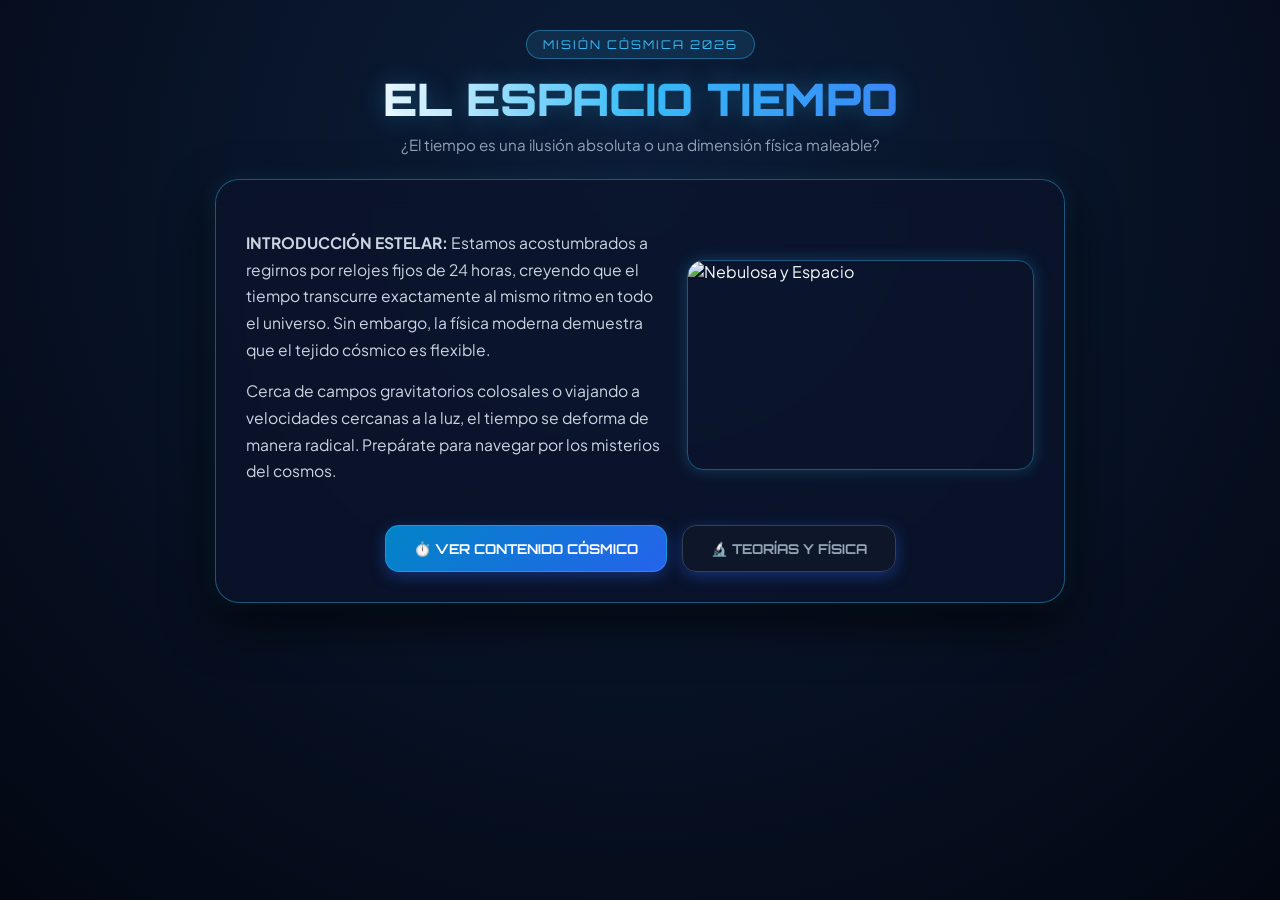
==== commit 9a4266ac: "Update index.html" ====
--- a/index.html
+++ b/index.html
@@ -3,314 +3,33 @@
 <head>
     <meta charset="UTF-8">
     <meta name="viewport" content="width=device-width, initial-scale=1.0">
-    <title>El Espacio Tiempo | Exploración Cósmica</title>
+    <title>El Espacio Tiempo | Inicio</title>
     <link rel="stylesheet" href="estilos.css">
 </head>
 <body>
 
-    <canvas id="starfield"></canvas>
-
-    <header class="hud-header">
-        <div class="hud-badge">SISTEMA DE EXPLORACIÓN CÓSMICA</div>
+    <header>
+        <div class="hud-badge">MISIÓN CÓSMICA 2026</div>
         <h1>EL ESPACIO TIEMPO</h1>
-        <p>Selecciona un módulo para desplegar su ventana interactiva</p>
+        <p>¿El tiempo es una ilusión absoluta o una dimensión física maleable?</p>
     </header>
 
-    <form class="terminal-search" onsubmit="ejecutarBusqueda(event)">
-        <input type="text" id="campoBusqueda" placeholder="Escribe: planetas, agujero negro, relatividad, quiz...">
-        <button type="submit">ABRIR</button>
-    </form>
+    <main class="main-panel">
+        <div class="content-grid">
+            <div class="text-content">
+                <p><strong>INTRODUCCIÓN ESTELAR:</strong> Estamos acostumbrados a regirnos por relojes fijos de 24 horas, creyendo que el tiempo transcurre exactamente al mismo ritmo en todo el universo. Sin embargo, la física moderna demuestra que el tejido cósmico es flexible.</p>
+                <p>Cerca de campos gravitatorios colosales o viajando a velocidades cercanas a la luz, el tiempo se deforma de manera radical. Prepárate para navegar por los misterios del cosmos.</p>
+            </div>
+            <div class="image-frame">
+                <img src="https://images.unsplash.com/photo-1506703719100-a0f3a48c0f86?w=600" alt="Nebulosa y Espacio">
+            </div>
+        </div>
 
-    <!-- Ventanas principales -->
-    <main class="windows-container">
-
-        <!-- VENTANA 1: PLANETAS Y CALCULADORA -->
-        <section class="sci-window">
-            <div class="window-topbar">
-                <div class="window-dots"><span></span><span></span><span></span></div>
-                <span class="window-tag">MÓDULO 01 // ÓRBITAS</span>
-            </div>
-            <div class="visual-stage">
-                <!-- Ilustración SVG Planeta Gaseoso con Anillos y Lunas -->
-                <svg class="floating-svg" width="170" height="140" viewBox="0 0 200 160">
-                    <defs>
-                        <radialGradient id="planetGrad" cx="35%" cy="35%" r="65%">
-                            <stop offset="0%" stop-color="#7dd3fc"/>
-                            <stop offset="45%" stop-color="#0284c7"/>
-                            <stop offset="100%" stop-color="#0f172a"/>
-                        </radialGradient>
-                        <linearGradient id="ringGrad" x1="0%" y1="0%" x2="100%" y2="0%">
-                            <stop offset="0%" stop-color="rgba(56,189,248,0)"/>
-                            <stop offset="30%" stop-color="rgba(125,211,252,0.8)"/>
-                            <stop offset="70%" stop-color="rgba(59,130,246,0.8)"/>
-                            <stop offset="100%" stop-color="rgba(56,189,248,0)"/>
-                        </linearGradient>
-                    </defs>
-                    <ellipse cx="100" cy="82" rx="85" ry="22" fill="none" stroke="url(#ringGrad)" stroke-width="8" transform="rotate(-18 100 82)"/>
-                    <circle cx="100" cy="80" r="44" fill="url(#planetGrad)"/>
-                    <path d="M 30 98 Q 100 122 170 64" fill="none" stroke="url(#ringGrad)" stroke-width="7" stroke-linecap="round"/>
-                    <circle cx="165" cy="35" r="5" fill="#bae6fd"/>
-                    <circle cx="38" cy="125" r="3" fill="#38bdf8"/>
-                </svg>
-            </div>
-            <div class="window-body">
-                <div>
-                    <h2>Tiempo en los Planetas</h2>
-                    <p>Cada mundo gira a distinta velocidad alrededor del Sol. Descubre cómo cambia tu edad según la gravedad y traslación planetaria.</p>
-                </div>
-                <button class="action-btn" onclick="abrirVentana('modal-planetas')">DESPLEGAR VENTANA</button>
-            </div>
-        </section>
-
-        <!-- VENTANA 2: AGUJEROS NEGROS Y RELATIVIDAD -->
-        <section class="sci-window">
-            <div class="window-topbar">
-                <div class="window-dots"><span></span><span></span><span></span></div>
-                <span class="window-tag">MÓDULO 02 // SINGULARIDAD</span>
-            </div>
-            <div class="visual-stage">
-                <!-- Ilustración SVG Agujero Negro con Disco de Acreción -->
-                <svg class="floating-svg" width="180" height="140" viewBox="0 0 200 160">
-                    <defs>
-                        <radialGradient id="accretionGlow" cx="50%" cy="50%" r="50%">
-                            <stop offset="25%" stop-color="#38bdf8" stop-opacity="0.9"/>
-                            <stop offset="60%" stop-color="#1d4ed8" stop-opacity="0.4"/>
-                            <stop offset="100%" stop-color="#020617" stop-opacity="0"/>
-                        </radialGradient>
-                    </defs>
-                    <circle cx="100" cy="80" r="70" fill="url(#accretionGlow)"/>
-                    <ellipse cx="100" cy="80" rx="82" ry="18" fill="none" stroke="#7dd3fc" stroke-width="4" opacity="0.85"/>
-                    <ellipse cx="100" cy="80" rx="64" ry="12" fill="none" stroke="#38bdf8" stroke-width="2"/>
-                    <circle cx="100" cy="80" r="30" fill="#000000" stroke="#38bdf8" stroke-width="2.5"/>
-                    <path d="M 68 80 A 32 32 0 0 1 132 80" fill="none" stroke="#bae6fd" stroke-width="3"/>
-                </svg>
-            </div>
-            <div class="window-body">
-                <div>
-                    <h2>Agujeros Negros y Teorías</h2>
-                    <p>Explora la relatividad general de Einstein, la radiación de Hawking y cómo la gravedad extrema detiene el reloj del universo.</p>
-                </div>
-                <button class="action-btn" onclick="abrirVentana('modal-agujeros')">DESPLEGAR VENTANA</button>
-            </div>
-        </section>
-
-        <!-- VENTANA 3: SIMULADOR, QUIZ Y CONTACTO -->
-        <section class="sci-window">
-            <div class="window-topbar">
-                <div class="window-dots"><span></span><span></span><span></span></div>
-                <span class="window-tag">MÓDULO 03 // TERMINAL</span>
-            </div>
-            <div class="visual-stage">
-                <!-- Ilustración SVG Nave / Radar Cuántico -->
-                <svg class="floating-svg" width="170" height="140" viewBox="0 0 200 160">
-                    <circle cx="100" cy="80" r="55" fill="none" stroke="#1e3a8a" stroke-width="1.5" stroke-dasharray="6 4"/>
-                    <circle cx="100" cy="80" r="36" fill="none" stroke="#0284c7" stroke-width="1.5"/>
-                    <polygon points="100,32 118,95 100,83 82,95" fill="#38bdf8"/>
-                    <polygon points="100,32 118,95 100,83" fill="#0284c7"/>
-                    <ellipse cx="100" cy="108" rx="10" ry="16" fill="#7dd3fc" opacity="0.7"/>
-                    <circle cx="145" cy="45" r="4" fill="#38bdf8"/>
-                    <circle cx="52" cy="110" r="4" fill="#6366f1"/>
-                </svg>
-            </div>
-            <div class="window-body">
-                <div>
-                    <h2>Quiz Estelar y Bitácora</h2>
-                    <p>Pon a prueba tus conocimientos sobre el cosmos con nuestro test interactivo o envía una transmisión directa a la base.</p>
-                </div>
-                <button class="action-btn" onclick="abrirVentana('modal-terminal')">DESPLEGAR VENTANA</button>
-            </div>
-        </section>
-
+        <div class="btn-group">
+            <a href="contenido.html" class="sci-btn">⏱️ VER CONTENIDO CÓSMICO</a>
+            <a href="informacion.html" class="sci-btn secondary">🔬 TEORÍAS Y FÍSICA</a>
+        </div>
     </main>
 
-    <!-- VENTANA EMERGENTE 1: PLANETAS Y CALCULADORA -->
-    <div id="modal-planetas" class="modal-overlay" onclick="cerrarSiFuera(event, 'modal-planetas')">
-        <div class="modal-card">
-            <div class="window-topbar">
-                <span class="window-tag">VENTANA ACTIVA // DILATACIÓN ORBITAL</span>
-                <button class="close-btn" onclick="cerrarVentana('modal-planetas')">CERRAR ✕</button>
-            </div>
-            <div class="modal-content">
-                <h3>El Tejido del Espacio-Tiempo</h3>
-                <p>Albert Einstein demostró que el espacio y el tiempo no son rígidos, sino una malla flexible. Cuanto más masivo es un planeta o más rápido orbita, más se altera la percepción de los años.</p>
-                
-                <div class="calc-box">
-                    <label>Calcula tu edad en otro mundo:</label>
-                    <input type="number" id="edadTierra" placeholder="Escribe tu edad en años (ej. 16)" min="1" max="120">
-                    <select id="planetaDestino">
-                        <option value="0.24">Mercurio (1 año = 88 días)</option>
-                        <option value="0.62">Venus (1 año = 225 días)</option>
-                        <option value="1.88">Marte (1 año = 687 días)</option>
-                        <option value="11.86">Júpiter (1 año = 11.8 años terrestres)</option>
-                        <option value="29.45">Saturno (1 año = 29.4 años terrestres)</option>
-                    </select>
-                    <button class="action-btn" onclick="calcularEdadPlaneta()">CALCULAR EDAD CÓSMICA</button>
-                    <div id="resultadoEdad" class="result-display">Ingresa tu edad arriba para iniciar el cálculo.</div>
-                </div>
-            </div>
-        </div>
-    </div>
-
-    <!-- VENTANA EMERGENTE 2: AGUJEROS NEGROS Y VIAJES EN EL TIEMPO -->
-    <div id="modal-agujeros" class="modal-overlay" onclick="cerrarSiFuera(event, 'modal-agujeros')">
-        <div class="modal-card">
-            <div class="window-topbar">
-                <span class="window-tag">VENTANA ACTIVA // SINGULARIDADES</span>
-                <button class="close-btn" onclick="cerrarVentana('modal-agujeros')">CERRAR ✕</button>
-            </div>
-            <div class="modal-content">
-                <h3>Agujeros Negros y Dilatación Temporal</h3>
-                <p>En el borde de un agujero negro —conocido como <strong>Horizonte de Sucesos</strong>— la gravedad es tan colosal que curva el tiempo casi hasta detenerlo. Una hora cerca de un agujero negro supermasivo puede equivaler a varios años en la Tierra.</p>
-                
-                <div class="calc-box">
-                    <label>Simulador: Horas cerca del Agujero Negro Gargantúa</label>
-                    <input type="number" id="horasAgujero" placeholder="Horas en órbita cercana (ej. 2)" min="1">
-                    <button class="action-btn" onclick="simularAgujero()">SIMULAR SALTO TEMPORAL</button>
-                    <div id="resultadoAgujero" class="result-display">1 hora cerca de la singularidad equivale a 7 años terrestres.</div>
-                </div>
-
-                <p style="margin-top: 15px;"><strong>Puentes de Einstein-Rosen:</strong> Son túneles teóricos en el espacio-tiempo que conectarían dos puntos distantes del universo, permitiendo atajos cósmicos.</p>
-            </div>
-        </div>
-    </div>
-
-    <!-- VENTANA EMERGENTE 3: QUIZ Y CONTACTO -->
-    <div id="modal-terminal" class="modal-overlay" onclick="cerrarSiFuera(event, 'modal-terminal')">
-        <div class="modal-card">
-            <div class="window-topbar">
-                <span class="window-tag">VENTANA ACTIVA // TERMINAL DE MISIÓN</span>
-                <button class="close-btn" onclick="cerrarVentana('modal-terminal')">CERRAR ✕</button>
-            </div>
-            <div class="modal-content">
-                <h3>Quiz de Física Cósmica</h3>
-                <p>1. ¿Qué científico propuso que la gravedad es la curvatura del espacio-tiempo?</p>
-                <button class="quiz-option" onclick="responderQuiz(true, this)">A) Albert Einstein</button>
-                <button class="quiz-option" onclick="responderQuiz(false, this)">B) Isaac Newton</button>
-                <button class="quiz-option" onclick="responderQuiz(false, this)">C) Galileo Galilei</button>
-                <div id="feedbackQuiz" class="result-display" style="margin-bottom: 20px;">Selecciona una respuesta.</div>
-
-                <h3>Enviar Reporte a la Base</h3>
-                <div class="calc-box">
-                    <form onsubmit="enviarMensaje(event)">
-                        <input type="text" placeholder="Nombre del explorador" required>
-                        <input type="email" placeholder="Correo de contacto" required>
-                        <textarea rows="2" placeholder="Escribe tu teoría o comentario..." required></textarea>
-                        <button type="submit" class="action-btn">TRANSMITIR MENSAJE</button>
-                    </form>
-                </div>
-            </div>
-        </div>
-    </div>
-
-    <script>
-        /* Fondo animado de estrellas */
-        const canvas = document.getElementById('starfield');
-        const ctx = canvas.getContext('2d');
-        let stars = [];
-
-        function resizeCanvas() {
-            canvas.width = window.innerWidth;
-            canvas.height = window.innerHeight;
-            stars = Array.from({ length: 140 }, () => ({
-                x: Math.random() * canvas.width,
-                y: Math.random() * canvas.height,
-                r: Math.random() * 1.6 + 0.3,
-                speed: Math.random() * 0.4 + 0.1
-            }));
-        }
-
-        function animateStars() {
-            ctx.clearRect(0, 0, canvas.width, canvas.height);
-            ctx.fillStyle = '#bae6fd';
-            stars.forEach(s => {
-                ctx.beginPath();
-                ctx.arc(s.x, s.y, s.r, 0, Math.PI * 2);
-                ctx.fill();
-                s.y += s.speed;
-                if (s.y > canvas.height) {
-                    s.y = 0;
-                    s.x = Math.random() * canvas.width;
-                }
-            });
-            requestAnimationFrame(animateStars);
-        }
-
-        window.addEventListener('resize', resizeCanvas);
-        resizeCanvas();
-        animateStars();
-
-        /* Control de Ventanas Modales */
-        function abrirVentana(id) {
-            document.getElementById(id).classList.add('active');
-        }
-
-        function cerrarVentana(id) {
-            document.getElementById(id).classList.remove('active');
-        }
-
-        function cerrarSiFuera(e, id) {
-            if (e.target.id === id) cerrarVentana(id);
-        }
-
-        /* Buscador que abre directo la ventana correspondiente */
-        function ejecutarBusqueda(e) {
-            e.preventDefault();
-            const q = document.getElementById('campoBusqueda').value.toLowerCase().trim();
-            if (!q) return;
-            if (q.includes('planeta') || q.includes('edad') || q.includes('marte') || q.includes('jupiter')) {
-                abrirVentana('modal-planetas');
-            } else if (q.includes('agujero') || q.includes('einstein') || q.includes('hawking') || q.includes('tiempo') || q.includes('relatividad')) {
-                abrirVentana('modal-agujeros');
-            } else {
-                abrirVentana('modal-terminal');
-            }
-        }
-
-        /* Calculadora Planetaria */
-        function calcularEdadPlaneta() {
-            const edad = parseFloat(document.getElementById('edadTierra').value);
-            const factor = parseFloat(document.getElementById('planetaDestino').value);
-            const res = document.getElementById('resultadoEdad');
-            if (!edad || edad <= 0) {
-                res.textContent = "Por favor escribe una edad válida.";
-                return;
-            }
-            const nuevaEdad = (edad / factor).toFixed(2);
-            res.textContent = `En ese planeta tendrías ${nuevaEdad} años orbitales.`;
-        }
-
-        /* Simulador Agujero Negro */
-        function simularAgujero() {
-            const horas = parseFloat(document.getElementById('horasAgujero').value);
-            const res = document.getElementById('resultadoAgujero');
-            if (!horas || horas <= 0) {
-                res.textContent = "Ingresa una cantidad de horas válida.";
-                return;
-            }
-            const aniosTierra = (horas * 7).toFixed(1);
-            res.textContent = `Si pasas ${horas} horas ahí, en la Tierra habrán transcurrido ${aniosTierra} años.`;
-        }
-
-        /* Quiz Interactivo */
-        function responderQuiz(esCorrecta, boton) {
-            const fb = document.getElementById('feedbackQuiz');
-            if (esCorrecta) {
-                boton.style.borderColor = '#22c55e';
-                boton.style.background = 'rgba(34, 197, 94, 0.25)';
-                fb.textContent = "¡Correcto! La Relatividad General explica la curvatura del espacio-tiempo.";
-            } else {
-                boton.style.borderColor = '#ef4444';
-                boton.style.background = 'rgba(239, 68, 68, 0.25)';
-                fb.textContent = "Incorrecto. Pista: formuló la Teoría de la Relatividad en 1915.";
-            }
-        }
-
-        /* Formulario */
-        function enviarMensaje(e) {
-            e.preventDefault();
-            alert("¡Transmisión recibida en la estación orbital! Gracias por explorar El Espacio Tiempo.");
-            e.target.reset();
-        }
-    </script>
 </body>
 </html>
--- a/estilos.css
+++ b/estilos.css
@@ -1,9 +1,9 @@
 @import url('https://fonts.googleapis.com/css2?family=Orbitron:wght@500;700;900&family=Plus+Jakarta+Sans:wght@400;500;600&display=swap');
 
 :root {
-    --bg-deep: #020617;
-    --panel-bg: rgba(15, 23, 42, 0.72);
-    --border-glow: rgba(56, 189, 248, 0.45);
+    --bg-deep: #030712;
+    --panel-bg: rgba(11, 19, 43, 0.75);
+    --border-glow: rgba(56, 189, 248, 0.4);
     --accent-cyan: #38bdf8;
     --accent-blue: #2563eb;
     --text-main: #f8fafc;
@@ -21,30 +21,22 @@
     color: var(--text-main);
     font-family: 'Plus Jakarta Sans', sans-serif;
     min-height: 100vh;
-    overflow-x: hidden;
-    position: relative;
-}
-
-/* Fondo animado de estrellas */
-#starfield {
-    position: fixed;
-    top: 0;
-    left: 0;
-    width: 100%;
-    height: 100%;
-    z-index: -1;
-    background: radial-gradient(ellipse at bottom, #0f172a 0%, #020617 100%);
-}
-
-/* Encabezado limpio sin barra de menú */
-.hud-header {
+    display: flex;
+    flex-direction: column;
+    align-items: center;
+    padding: 20px;
+    background-image: radial-gradient(circle at 50% 20%, #0c1e3a 0%, #030712 100%);
+}
+
+header {
     text-align: center;
-    padding: 35px 20px 15px;
+    margin-bottom: 25px;
+    padding-top: 10px;
 }
 
 .hud-badge {
     display: inline-block;
-    padding: 5px 14px;
+    padding: 6px 16px;
     border-radius: 50px;
     background: rgba(56, 189, 248, 0.12);
     border: 1px solid var(--border-glow);
@@ -55,304 +47,158 @@
     margin-bottom: 12px;
 }
 
-.hud-header h1 {
-    font-family: 'Orbitron', sans-serif;
-    font-size: clamp(2rem, 6vw, 3.2rem);
+header h1 {
+    font-family: 'Orbitron', sans-serif;
+    font-size: clamp(1.8rem, 5vw, 2.8rem);
     font-weight: 900;
     background: linear-gradient(to right, #ffffff, #38bdf8, #3b82f6);
     -webkit-background-clip: text;
     -webkit-text-fill-color: transparent;
-    text-shadow: 0 0 30px rgba(56, 189, 248, 0.3);
-}
-
-.hud-header p {
+    text-shadow: 0 0 25px rgba(56, 189, 248, 0.3);
+}
+
+header p {
     color: var(--text-muted);
     margin-top: 8px;
-    font-size: 1rem;
-}
-
-/* Buscador estilo terminal */
-.terminal-search {
-    max-width: 540px;
-    margin: 20px auto 35px;
-    padding: 0 20px;
-    display: flex;
-    gap: 10px;
-}
-
-.terminal-search input {
-    flex: 1;
-    background: rgba(15, 23, 42, 0.85);
-    border: 1px solid var(--border-glow);
-    border-radius: 14px;
-    padding: 14px 18px;
-    color: #fff;
     font-size: 0.95rem;
-    outline: none;
-    backdrop-filter: blur(12px);
-    transition: 0.3s;
-}
-
-.terminal-search input:focus {
-    border-color: var(--accent-cyan);
-    box-shadow: 0 0 20px rgba(56, 189, 248, 0.25);
-}
-
-.terminal-search button {
-    background: linear-gradient(135deg, #0284c7, #2563eb);
-    border: none;
-    border-radius: 14px;
-    padding: 0 22px;
-    color: white;
-    font-family: 'Orbitron', sans-serif;
-    font-weight: 700;
-    font-size: 0.85rem;
-    cursor: pointer;
-    transition: 0.3s;
-}
-
-.terminal-search button:hover {
-    transform: scale(1.03);
-    box-shadow: 0 0 20px rgba(37, 99, 235, 0.6);
-}
-
-/* Malla de Ventanas Modulares */
-.windows-container {
-    max-width: 1150px;
-    margin: 0 auto 60px;
-    padding: 0 20px;
+}
+
+/* Contenedor principal estilo panel de control */
+.main-panel {
+    width: 100%;
+    max-width: 850px;
+    background: var(--panel-bg);
+    border: 1px solid var(--border-glow);
+    border-radius: 24px;
+    padding: 30px;
+    backdrop-filter: blur(16px);
+    box-shadow: 0 20px 50px rgba(0, 0, 0, 0.7), 0 0 20px rgba(56, 189, 248, 0.15);
+    margin-bottom: 30px;
+}
+
+.content-grid {
     display: grid;
-    grid-template-columns: repeat(auto-fit, minmax(310px, 1fr));
-    gap: 24px;
-}
-
-.sci-window {
-    background: var(--panel-bg);
-    border: 1px solid rgba(56, 189, 248, 0.25);
-    border-radius: 22px;
+    grid-template-columns: 1.2fr 1fr;
+    gap: 25px;
+    align-items: center;
+    margin: 20px 0;
+}
+
+@media (max-width: 700px) {
+    .content-grid {
+        grid-template-columns: 1fr;
+    }
+}
+
+.text-content p {
+    color: #cbd5e1;
+    font-size: 0.98rem;
+    line-height: 1.7;
+    margin-bottom: 15px;
+}
+
+.image-frame {
+    width: 100%;
+    height: 210px;
+    border-radius: 16px;
     overflow: hidden;
-    backdrop-filter: blur(16px);
-    box-shadow: 0 20px 50px rgba(0, 0, 0, 0.6);
-    transition: transform 0.35s ease, border-color 0.35s ease;
-    display: flex;
-    flex-direction: column;
-}
-
-.sci-window:hover {
-    transform: translateY(-6px);
-    border-color: var(--accent-cyan);
-}
-
-/* Barra superior estilo ventana OS */
-.window-topbar {
-    background: rgba(2, 6, 23, 0.75);
-    padding: 12px 18px;
-    display: flex;
-    align-items: center;
-    justify-content: space-between;
-    border-bottom: 1px solid rgba(56, 189, 248, 0.15);
-}
-
-.window-dots {
-    display: flex;
-    gap: 6px;
-}
-
-.window-dots span {
-    width: 10px;
-    height: 10px;
-    border-radius: 50%;
-    background: #1e293b;
-}
-
-.window-dots span:nth-child(1) { background: #38bdf8; }
-.window-dots span:nth-child(2) { background: #3b82f6; }
-.window-dots span:nth-child(3) { background: #6366f1; }
-
-.window-tag {
-    font-family: 'Orbitron', sans-serif;
-    font-size: 0.7rem;
-    color: var(--accent-cyan);
-    letter-spacing: 1px;
-}
-
-/* Escenario visual / Ilustraciones cósmicas */
-.visual-stage {
+    border: 1px solid var(--border-glow);
+    box-shadow: 0 0 15px rgba(56, 189, 248, 0.25);
+}
+
+.image-frame img {
     width: 100%;
-    height: 190px;
-    background: radial-gradient(circle at center, #0c1e3a 0%, #030816 100%);
-    display: flex;
-    align-items: center;
-    justify-content: center;
-    position: relative;
-    overflow: hidden;
-    border-bottom: 1px solid rgba(56, 189, 248, 0.15);
-}
-
-.window-body {
-    padding: 22px;
-    flex: 1;
-    display: flex;
-    flex-direction: column;
-    justify-content: space-between;
-}
-
-.window-body h2 {
-    font-family: 'Orbitron', sans-serif;
-    font-size: 1.25rem;
-    color: #fff;
-    margin-bottom: 10px;
-}
-
-.window-body p {
-    color: var(--text-muted);
-    font-size: 0.92rem;
-    line-height: 1.6;
-    margin-bottom: 20px;
-}
-
-.action-btn {
-    width: 100%;
-    padding: 13px;
-    border-radius: 12px;
-    border: 1px solid var(--border-glow);
-    background: rgba(37, 99, 235, 0.25);
-    color: #fff;
-    font-family: 'Orbitron', sans-serif;
-    font-size: 0.85rem;
-    font-weight: 700;
-    cursor: pointer;
-    transition: 0.3s;
-}
-
-.action-btn:hover {
-    background: linear-gradient(135deg, #0284c7, #2563eb);
-    box-shadow: 0 0 20px rgba(56, 189, 248, 0.4);
-}
-
-/* Modal Emergente (Ventana interactiva completa) */
-.modal-overlay {
-    position: fixed;
-    inset: 0;
-    background: rgba(2, 6, 23, 0.85);
-    backdrop-filter: blur(10px);
-    display: none;
-    align-items: center;
-    justify-content: center;
-    padding: 20px;
-    z-index: 100;
-}
-
-.modal-overlay.active {
-    display: flex;
-    animation: fadeIn 0.25s ease;
-}
-
-.modal-card {
-    background: #0b132b;
-    border: 1px solid var(--accent-cyan);
-    border-radius: 24px;
-    width: 100%;
-    max-width: 560px;
-    max-height: 88vh;
-    overflow-y: auto;
-    box-shadow: 0 0 50px rgba(56, 189, 248, 0.25);
-}
-
-.modal-content {
-    padding: 25px;
-}
-
-.modal-content h3 {
-    font-family: 'Orbitron', sans-serif;
-    color: var(--accent-cyan);
-    font-size: 1.4rem;
-    margin-bottom: 12px;
-}
-
-.modal-content p {
-    color: #cbd5e1;
-    line-height: 1.6;
-    margin-bottom: 16px;
-    font-size: 0.95rem;
-}
-
-.close-btn {
-    background: rgba(239, 68, 68, 0.2);
-    border: 1px solid rgba(239, 68, 68, 0.5);
-    color: #fca5a5;
-    padding: 5px 12px;
-    border-radius: 8px;
-    font-family: 'Orbitron', sans-serif;
-    font-size: 0.75rem;
-    cursor: pointer;
-}
-
-/* Controles internos dentro de las ventanas */
-.calc-box {
+    height: 100%;
+    object-fit: cover;
+}
+
+/* Tarjetas y secciones internas */
+.card-box {
     background: rgba(2, 6, 23, 0.6);
     border: 1px solid rgba(56, 189, 248, 0.2);
     border-radius: 16px;
-    padding: 16px;
-    margin-top: 12px;
-}
-
-.calc-box label {
-    display: block;
+    padding: 20px;
+    margin: 15px 0;
+}
+
+.card-box h3 {
+    font-family: 'Orbitron', sans-serif;
+    color: var(--accent-cyan);
+    font-size: 1.1rem;
+    margin-bottom: 10px;
+}
+
+.card-box p {
+    color: #cbd5e1;
+    font-size: 0.92rem;
+    line-height: 1.6;
+}
+
+/* Botones futuristas */
+.btn-group {
+    display: flex;
+    flex-wrap: wrap;
+    gap: 15px;
+    margin-top: 25px;
+    justify-content: center;
+}
+
+.sci-btn {
+    padding: 14px 28px;
+    border-radius: 14px;
+    border: 1px solid var(--border-glow);
+    background: linear-gradient(135deg, #0284c7, #2563eb);
+    color: #fff;
+    font-family: 'Orbitron', sans-serif;
     font-size: 0.85rem;
+    font-weight: 700;
+    text-decoration: none;
+    cursor: pointer;
+    transition: 0.3s;
+    box-shadow: 0 4px 15px rgba(37, 99, 235, 0.4);
+    display: inline-flex;
+    align-items: center;
+    gap: 8px;
+}
+
+.sci-btn:hover {
+    transform: translateY(-2px);
+    box-shadow: 0 6px 25px rgba(56, 189, 248, 0.6);
+    background: linear-gradient(135deg, #0369a1, #1d4ed8);
+}
+
+.sci-btn.secondary {
+    background: rgba(15, 23, 42, 0.8);
+    border-color: #334155;
+    color: var(--text-muted);
+}
+
+.sci-btn.secondary:hover {
+    color: #fff;
+    background: #1e293b;
+}
+
+/* Cuestionario y elementos de contacto */
+.quiz-question {
+    font-family: 'Orbitron', sans-serif;
     color: var(--accent-cyan);
-    margin-bottom: 8px;
-}
-
-.calc-box input, .calc-box select, .calc-box textarea {
-    width: 100%;
-    padding: 12px;
-    border-radius: 10px;
-    border: 1px solid #1e293b;
-    background: #020617;
-    color: #fff;
+    font-size: 0.95rem;
     margin-bottom: 12px;
-    font-family: inherit;
-}
-
-.result-display {
-    padding: 12px;
-    border-radius: 10px;
-    background: rgba(56, 189, 248, 0.1);
-    border-left: 3px solid var(--accent-cyan);
-    font-weight: 600;
-    color: #e0f2fe;
-    margin-top: 10px;
 }
 
 .quiz-option {
     display: block;
-    width: 100%;
-    text-align: left;
-    padding: 12px 15px;
+    padding: 12px 16px;
+    background: rgba(2, 6, 23, 0.8);
+    border: 1px solid rgba(56, 189, 248, 0.2);
+    border-radius: 12px;
     margin-bottom: 10px;
-    background: rgba(15, 23, 42, 0.9);
-    border: 1px solid rgba(56, 189, 248, 0.3);
-    border-radius: 12px;
-    color: #fff;
+    color: #cbd5e1;
     cursor: pointer;
     transition: 0.2s;
 }
 
 .quiz-option:hover {
-    background: rgba(56, 189, 248, 0.2);
-}
-
-@keyframes fadeIn {
-    from { opacity: 0; transform: scale(0.96); }
-    to { opacity: 1; transform: scale(1); }
-}
-
-@keyframes floatPlanet {
-    0%, 100% { transform: translateY(0px); }
-    50% { transform: translateY(-8px); }
-}
-
-.floating-svg {
-    animation: floatPlanet 4s ease-in-out infinite;
-  }
+    border-color: var(--accent-cyan);
+    background: rgba(56, 189, 248, 0.1);
+}
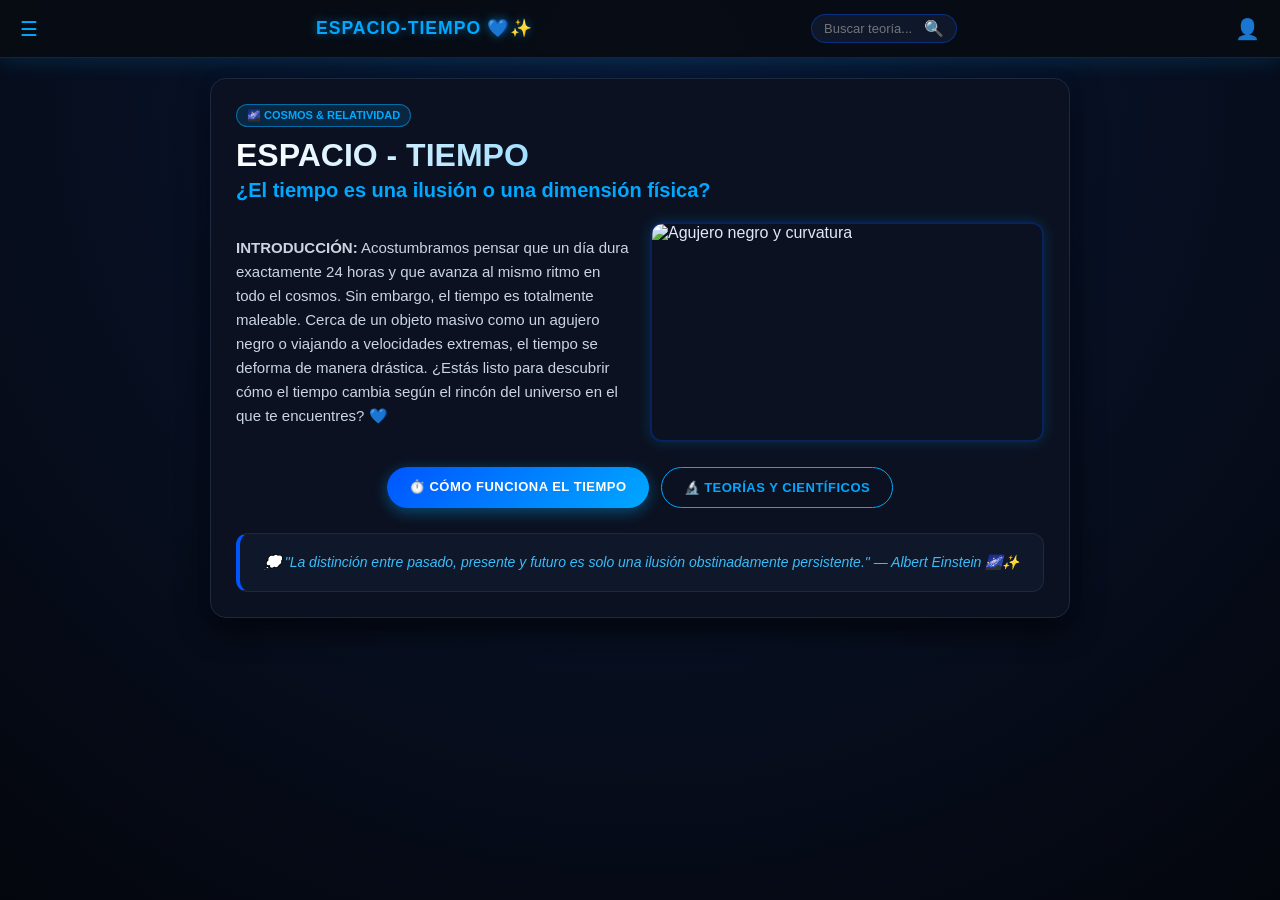
==== commit 52797046: "Update index.html" ====
--- a/index.html
+++ b/index.html
@@ -3,33 +3,49 @@
 <head>
     <meta charset="UTF-8">
     <meta name="viewport" content="width=device-width, initial-scale=1.0">
-    <title>El Espacio Tiempo | Inicio</title>
+    <title>Espacio - Tiempo | El Universo y la Relatividad</title>
     <link rel="stylesheet" href="estilos.css">
 </head>
 <body>
 
-    <header>
-        <div class="hud-badge">MISIÓN CÓSMICA 2026</div>
-        <h1>EL ESPACIO TIEMPO</h1>
-        <p>¿El tiempo es una ilusión absoluta o una dimensión física maleable?</p>
+    <header class="navbar">
+        <div class="menu-icon">☰</div>
+        <div class="brand-title">ESPACIO-TIEMPO 💙✨</div>
+        <div class="search-box">
+            <input type="text" placeholder="Buscar teoría...">
+            <span class="search-btn">🔍</span>
+        </div>
+        <div class="user-icon">👤</div>
     </header>
 
-    <main class="main-panel">
-        <div class="content-grid">
-            <div class="text-content">
-                <p><strong>INTRODUCCIÓN ESTELAR:</strong> Estamos acostumbrados a regirnos por relojes fijos de 24 horas, creyendo que el tiempo transcurre exactamente al mismo ritmo en todo el universo. Sin embargo, la física moderna demuestra que el tejido cósmico es flexible.</p>
-                <p>Cerca de campos gravitatorios colosales o viajando a velocidades cercanas a la luz, el tiempo se deforma de manera radical. Prepárate para navegar por los misterios del cosmos.</p>
+    <main class="main-container">
+        <section class="screen">
+            <div class="hero-header">
+                <div class="logo-badge">🌌 COSMOS & RELATIVIDAD</div>
+                <h1>ESPACIO - TIEMPO</h1>
+                <h2>¿El tiempo es una ilusión o una dimensión física?</h2>
             </div>
-            <div class="image-frame">
-                <img src="https://images.unsplash.com/photo-1506703719100-a0f3a48c0f86?w=600" alt="Nebulosa y Espacio">
+
+            <div class="hero-grid">
+                <div class="hero-text">
+                    <p class="intro-p">
+                        <strong>INTRODUCCIÓN:</strong> Acostumbramos pensar que un día dura exactamente 24 horas y que avanza al mismo ritmo en todo el cosmos. Sin embargo, el tiempo es totalmente maleable. Cerca de un objeto masivo como un agujero negro o viajando a velocidades extremas, el tiempo se deforma de manera drástica. ¿Estás listo para descubrir cómo el tiempo cambia según el rincón del universo en el que te encuentres? 💙
+                    </p>
+                </div>
+                <div class="image-box">
+                    <img src="https://images.unsplash.com/photo-1506703719100-a0f3a48c0f86?w=600" alt="Agujero negro y curvatura">
+                </div>
             </div>
-        </div>
 
-        <div class="btn-group">
-            <a href="contenido.html" class="sci-btn">⏱️ VER CONTENIDO CÓSMICO</a>
-            <a href="informacion.html" class="sci-btn secondary">🔬 TEORÍAS Y FÍSICA</a>
-        </div>
+            <div class="button-group">
+                <a href="contenido.html" class="btn btn-blue">⏱️ CÓMO FUNCIONA EL TIEMPO</a>
+                <a href="informacion.html" class="btn btn-outline">🔬 TEORÍAS Y CIENTÍFICOS</a>
+            </div>
+
+            <div class="philosophical-box">
+                <p>💭 <em>"La distinción entre pasado, presente y futuro es solo una ilusión obstinadamente persistente."</em> — Albert Einstein 🌌✨</p>
+            </div>
+        </section>
     </main>
-
 </body>
 </html>
--- a/estilos.css
+++ b/estilos.css
@@ -1,204 +1,367 @@
-@import url('https://fonts.googleapis.com/css2?family=Orbitron:wght@500;700;900&family=Plus+Jakarta+Sans:wght@400;500;600&display=swap');
-
-:root {
-    --bg-deep: #030712;
-    --panel-bg: rgba(11, 19, 43, 0.75);
-    --border-glow: rgba(56, 189, 248, 0.4);
-    --accent-cyan: #38bdf8;
-    --accent-blue: #2563eb;
-    --text-main: #f8fafc;
-    --text-muted: #94a3b8;
-}
-
 * {
+    box-sizing: border-box;
     margin: 0;
     padding: 0;
-    box-sizing: border-box;
+    font-family: 'Segoe UI', Roboto, Helvetica, Arial, sans-serif;
 }
 
 body {
-    background-color: var(--bg-deep);
-    color: var(--text-main);
-    font-family: 'Plus Jakarta Sans', sans-serif;
+    background-color: #050811;
+    background-image: radial-gradient(circle at 50% 10%, #0a1936 0%, #04060d 100%);
+    color: #e0e8f5;
     min-height: 100vh;
     display: flex;
     flex-direction: column;
+}
+
+.navbar {
+    background: rgba(8, 12, 20, 0.95);
+    border-bottom: 1px solid #0055ff55;
+    display: flex;
+    justify-content: space-between;
     align-items: center;
+    padding: 14px 20px;
+    position: sticky;
+    top: 0;
+    z-index: 100;
+    box-shadow: 0 4px 20px rgba(0, 168, 255, 0.15);
+}
+
+.brand-title {
+    color: #00a8ff;
+    font-weight: 800;
+    font-size: 1.1rem;
+    letter-spacing: 1px;
+    text-shadow: 0 0 10px rgba(0, 168, 255, 0.5);
+}
+
+.menu-icon, .user-icon {
+    font-size: 20px;
+    color: #00a8ff;
+    cursor: pointer;
+}
+
+.search-box {
+    display: flex;
+    align-items: center;
+    background: #0f172a;
+    border: 1px solid #0055ff66;
+    border-radius: 20px;
+    padding: 4px 12px;
+}
+
+.search-box input {
+    border: none;
+    background: transparent;
+    color: #fff;
+    outline: none;
+    font-size: 13px;
+    width: 100px;
+}
+
+.main-container {
     padding: 20px;
-    background-image: radial-gradient(circle at 50% 20%, #0c1e3a 0%, #030712 100%);
-}
-
-header {
-    text-align: center;
-    margin-bottom: 25px;
-    padding-top: 10px;
-}
-
-.hud-badge {
-    display: inline-block;
-    padding: 6px 16px;
-    border-radius: 50px;
-    background: rgba(56, 189, 248, 0.12);
-    border: 1px solid var(--border-glow);
-    color: var(--accent-cyan);
-    font-family: 'Orbitron', sans-serif;
-    font-size: 0.75rem;
-    letter-spacing: 2px;
-    margin-bottom: 12px;
-}
-
-header h1 {
-    font-family: 'Orbitron', sans-serif;
-    font-size: clamp(1.8rem, 5vw, 2.8rem);
+    max-width: 900px;
+    margin: 0 auto;
+    width: 100%;
+    flex-grow: 1;
+}
+
+.screen {
+    background: #0b1120;
+    border: 1px solid #1e293b;
+    padding: 25px;
+    border-radius: 16px;
+    box-shadow: 0 10px 30px rgba(0, 0, 0, 0.8), 0 0 15px rgba(0, 85, 255, 0.1);
+    margin-bottom: 30px;
+}
+
+h1 {
+    color: #ffffff;
+    font-size: 2rem;
     font-weight: 900;
-    background: linear-gradient(to right, #ffffff, #38bdf8, #3b82f6);
+    text-transform: uppercase;
+    background: linear-gradient(90deg, #ffffff, #00a8ff);
     -webkit-background-clip: text;
     -webkit-text-fill-color: transparent;
-    text-shadow: 0 0 25px rgba(56, 189, 248, 0.3);
-}
-
-header p {
-    color: var(--text-muted);
-    margin-top: 8px;
-    font-size: 0.95rem;
-}
-
-/* Contenedor principal estilo panel de control */
-.main-panel {
+    margin-bottom: 5px;
+}
+
+h2 {
+    color: #00a8ff;
+    font-size: 1.25rem;
+    margin-bottom: 15px;
+}
+
+h3 {
+    color: #38bdf8;
+    margin-bottom: 8px;
+    font-size: 1.05rem;
+}
+
+.logo-badge, .mini-tag {
+    display: inline-block;
+    background: rgba(0, 168, 255, 0.15);
+    color: #00a8ff;
+    border: 1px solid #00a8ff88;
+    padding: 4px 10px;
+    border-radius: 12px;
+    font-size: 11px;
+    font-weight: 700;
+    margin-bottom: 10px;
+}
+
+.section-desc {
+    color: #94a3b8;
+    font-size: 14px;
+    margin-bottom: 20px;
+}
+
+.hero-grid, .content-split, .detail-container {
+    display: grid;
+    grid-template-columns: 1fr 1fr;
+    gap: 20px;
+    margin: 20px 0;
+    align-items: center;
+}
+
+.content-stack {
+    display: flex;
+    flex-direction: column;
+    gap: 15px;
+    margin: 15px 0;
+}
+
+.planet-grid {
+    display: grid;
+    grid-template-columns: 1fr 1fr;
+    gap: 15px;
+}
+
+.planet-box {
+    background: #0f172a;
+    border: 1px solid #0055ff55;
+    padding: 15px;
+    border-radius: 10px;
+}
+
+.planet-box h4 {
+    color: #38bdf8;
+    font-size: 14px;
+    margin-bottom: 6px;
+}
+
+.planet-box p {
+    font-size: 13px;
+    color: #cbd5e1;
+    line-height: 1.4;
+}
+
+@media (max-width: 650px) {
+    .hero-grid, .content-split, .detail-container, .planet-grid {
+        grid-template-columns: 1fr !important;
+    }
+}
+
+.intro-p {
+    line-height: 1.6;
+    color: #cbd5e1;
+    font-size: 15px;
+}
+
+.image-box, .detail-img {
     width: 100%;
-    max-width: 850px;
-    background: var(--panel-bg);
-    border: 1px solid var(--border-glow);
-    border-radius: 24px;
-    padding: 30px;
-    backdrop-filter: blur(16px);
-    box-shadow: 0 20px 50px rgba(0, 0, 0, 0.7), 0 0 20px rgba(56, 189, 248, 0.15);
-    margin-bottom: 30px;
-}
-
-.content-grid {
-    display: grid;
-    grid-template-columns: 1.2fr 1fr;
-    gap: 25px;
-    align-items: center;
-    margin: 20px 0;
-}
-
-@media (max-width: 700px) {
-    .content-grid {
-        grid-template-columns: 1fr;
-    }
-}
-
-.text-content p {
-    color: #cbd5e1;
-    font-size: 0.98rem;
-    line-height: 1.7;
-    margin-bottom: 15px;
-}
-
-.image-frame {
-    width: 100%;
-    height: 210px;
-    border-radius: 16px;
+    height: 220px;
+    border-radius: 12px;
     overflow: hidden;
-    border: 1px solid var(--border-glow);
-    box-shadow: 0 0 15px rgba(56, 189, 248, 0.25);
-}
-
-.image-frame img {
+    border: 2px solid #0055ff44;
+    box-shadow: 0 0 15px rgba(0, 168, 255, 0.2);
+}
+
+.image-box img, .detail-img img {
     width: 100%;
     height: 100%;
     object-fit: cover;
 }
 
-/* Tarjetas y secciones internas */
-.card-box {
-    background: rgba(2, 6, 23, 0.6);
-    border: 1px solid rgba(56, 189, 248, 0.2);
-    border-radius: 16px;
-    padding: 20px;
-    margin: 15px 0;
-}
-
-.card-box h3 {
-    font-family: 'Orbitron', sans-serif;
-    color: var(--accent-cyan);
-    font-size: 1.1rem;
-    margin-bottom: 10px;
-}
-
-.card-box p {
-    color: #cbd5e1;
-    font-size: 0.92rem;
-    line-height: 1.6;
-}
-
-/* Botones futuristas */
-.btn-group {
+.text-card, .highlight-card, .philosophical-box, .thanks-box {
+    background: #111827;
+    border: 1px solid #1f2937;
+    padding: 18px;
+    border-radius: 12px;
+    line-height: 1.5;
+    font-size: 14px;
+}
+
+.highlight-card {
+    border-left: 4px solid #00a8ff;
+}
+
+.philosophical-box {
+    margin-top: 25px;
+    border-left: 4px solid #0055ff;
+    background: #0f172a;
+    color: #38bdf8;
+    font-style: italic;
+    text-align: center;
+}
+
+.thanks-box {
+    text-align: center;
+    padding: 30px;
+}
+
+.glow-icon {
+    font-size: 50px;
+    margin-bottom: 15px;
+    text-shadow: 0 0 20px #00a8ff;
+}
+
+.card-list {
+    display: flex;
+    flex-direction: column;
+    gap: 15px;
+    margin: 20px 0;
+}
+
+.item-card {
+    display: flex;
+    align-items: center;
+    gap: 15px;
+    background: #111827;
+    border: 1px solid #1f2937;
+    padding: 15px;
+    border-radius: 12px;
+    transition: border 0.3s;
+}
+
+.item-card:hover {
+    border-color: #00a8ff;
+}
+
+.thumb-box {
+    width: 70px;
+    height: 70px;
+    border-radius: 10px;
+    overflow: hidden;
+    flex-shrink: 0;
+    border: 1px solid #00a8ff55;
+}
+
+.thumb-box img {
+    width: 100%;
+    height: 100%;
+    object-fit: cover;
+}
+
+.card-info {
+    flex-grow: 1;
+}
+
+.card-info h3 {
+    font-size: 14px;
+    color: #38bdf8;
+}
+
+.card-info p {
+    font-size: 12px;
+    color: #94a3b8;
+}
+
+.button-group {
     display: flex;
     flex-wrap: wrap;
-    gap: 15px;
+    gap: 12px;
     margin-top: 25px;
     justify-content: center;
 }
 
-.sci-btn {
-    padding: 14px 28px;
-    border-radius: 14px;
-    border: 1px solid var(--border-glow);
-    background: linear-gradient(135deg, #0284c7, #2563eb);
+.btn {
+    padding: 12px 22px;
+    border-radius: 25px;
+    border: none;
+    font-weight: 700;
+    font-size: 13px;
+    cursor: pointer;
+    text-decoration: none;
+    transition: all 0.2s ease-in-out;
+    letter-spacing: 0.5px;
+    display: inline-block;
+    text-align: center;
+}
+
+.btn-blue {
+    background: linear-gradient(135deg, #0055ff 0%, #00a8ff 100%);
+    color: #ffffff;
+    box-shadow: 0 4px 15px rgba(0, 168, 255, 0.4);
+}
+
+.btn-blue:hover {
+    box-shadow: 0 6px 20px rgba(0, 168, 255, 0.7);
+    transform: translateY(-2px);
+}
+
+.btn-secondary {
+    background: #1e293b;
+    color: #94a3b8;
+    border: 1px solid #334155;
+}
+
+.btn-secondary:hover {
     color: #fff;
-    font-family: 'Orbitron', sans-serif;
-    font-size: 0.85rem;
+    background: #334155;
+}
+
+.btn-outline {
+    background: transparent;
+    color: #00a8ff;
+    border: 1px solid #00a8ff;
+}
+
+.btn-small {
+    background: #0055ff;
+    color: #fff;
+    border: none;
+    padding: 8px 14px;
+    border-radius: 8px;
+    font-size: 11px;
     font-weight: 700;
+    cursor: pointer;
     text-decoration: none;
-    cursor: pointer;
-    transition: 0.3s;
-    box-shadow: 0 4px 15px rgba(37, 99, 235, 0.4);
-    display: inline-flex;
-    align-items: center;
-    gap: 8px;
-}
-
-.sci-btn:hover {
-    transform: translateY(-2px);
-    box-shadow: 0 6px 25px rgba(56, 189, 248, 0.6);
-    background: linear-gradient(135deg, #0369a1, #1d4ed8);
-}
-
-.sci-btn.secondary {
-    background: rgba(15, 23, 42, 0.8);
-    border-color: #334155;
-    color: var(--text-muted);
-}
-
-.sci-btn.secondary:hover {
-    color: #fff;
-    background: #1e293b;
-}
-
-/* Cuestionario y elementos de contacto */
-.quiz-question {
-    font-family: 'Orbitron', sans-serif;
-    color: var(--accent-cyan);
-    font-size: 0.95rem;
-    margin-bottom: 12px;
+    display: inline-block;
+}
+
+.btn-small:hover {
+    background: #00a8ff;
+}
+
+.quiz-item {
+    background: #111827;
+    border: 1px solid #1f2937;
+    padding: 16px;
+    border-radius: 10px;
+    margin-bottom: 15px;
+}
+
+.question {
+    font-weight: 700;
+    color: #38bdf8;
+    margin-bottom: 10px;
+    font-size: 14px;
 }
 
 .quiz-option {
     display: block;
-    padding: 12px 16px;
-    background: rgba(2, 6, 23, 0.8);
-    border: 1px solid rgba(56, 189, 248, 0.2);
-    border-radius: 12px;
-    margin-bottom: 10px;
+    padding: 8px 12px;
+    background: #0f172a;
+    border-radius: 6px;
+    margin-bottom: 6px;
+    font-size: 13px;
     color: #cbd5e1;
     cursor: pointer;
-    transition: 0.2s;
 }
 
 .quiz-option:hover {
-    border-color: var(--accent-cyan);
-    background: rgba(56, 189, 248, 0.1);
-}
+    background: #1e293b;
+    color: #00a8ff;
+}
